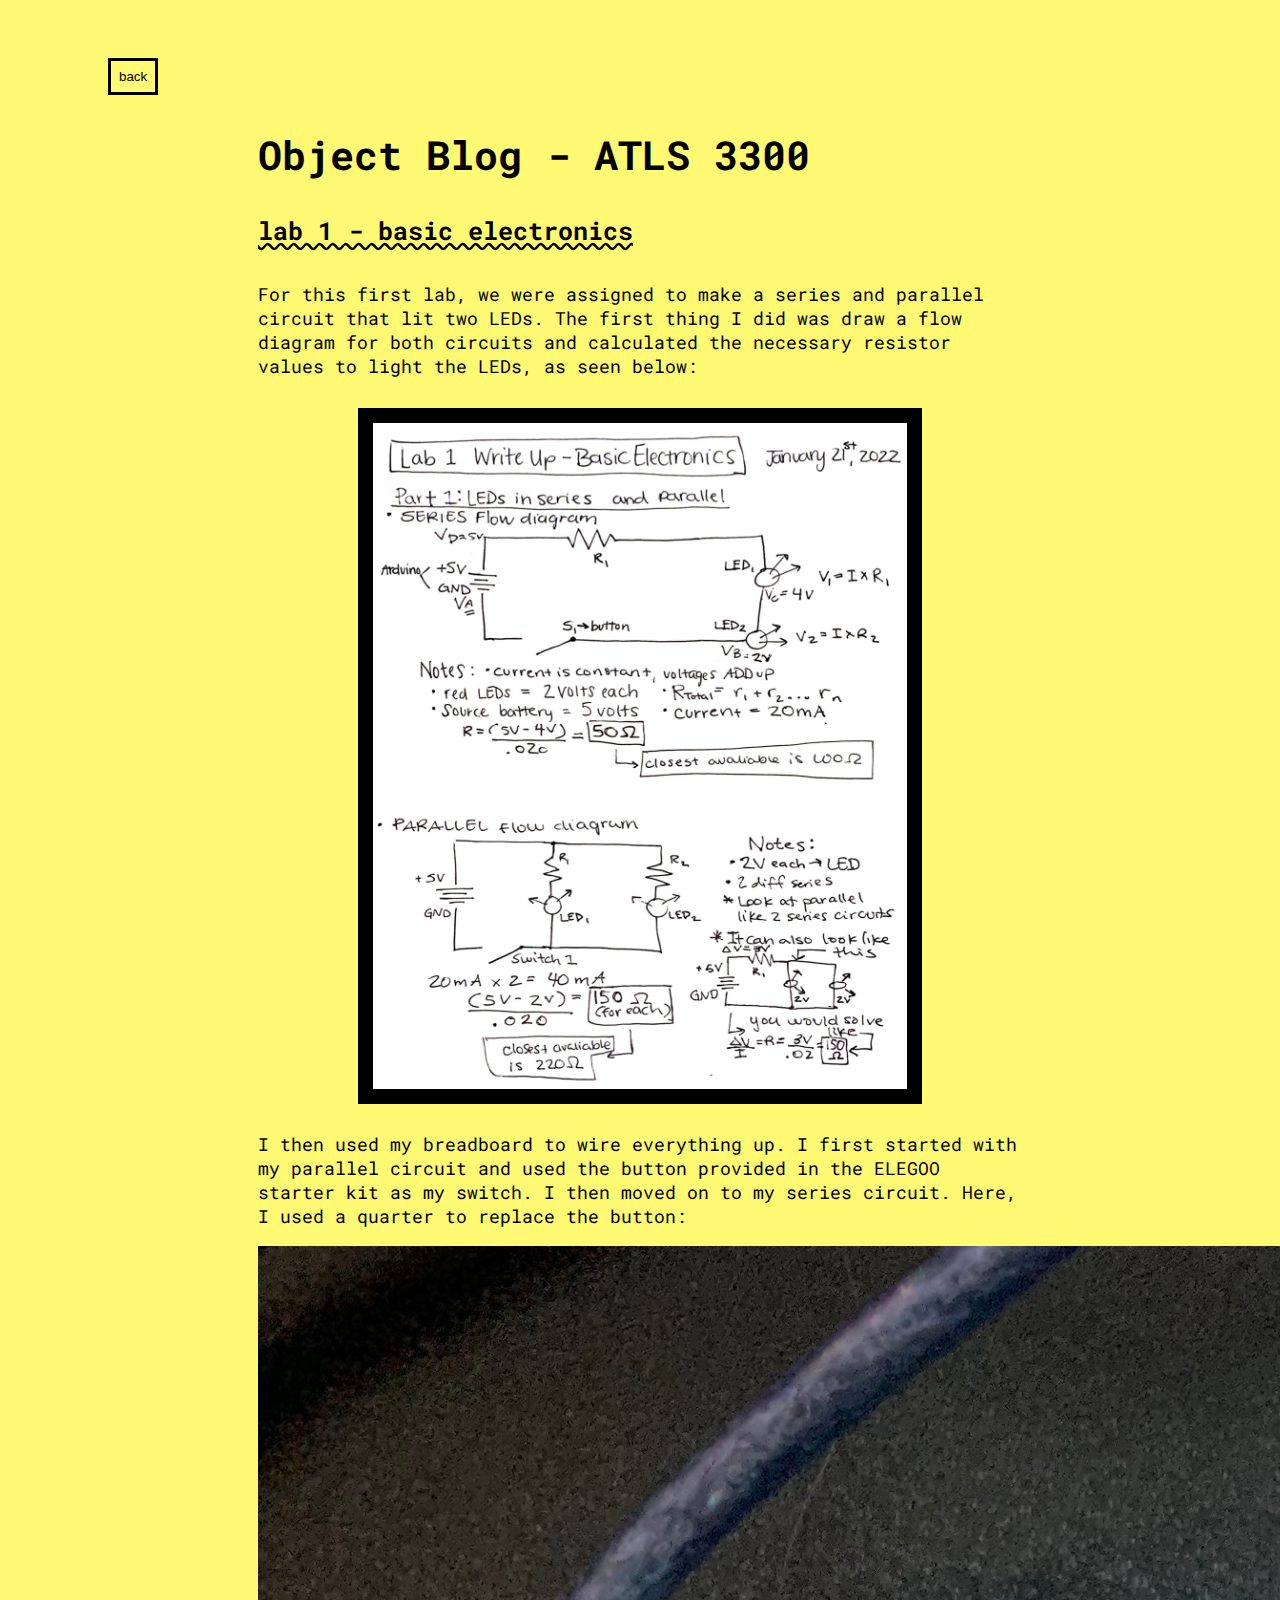
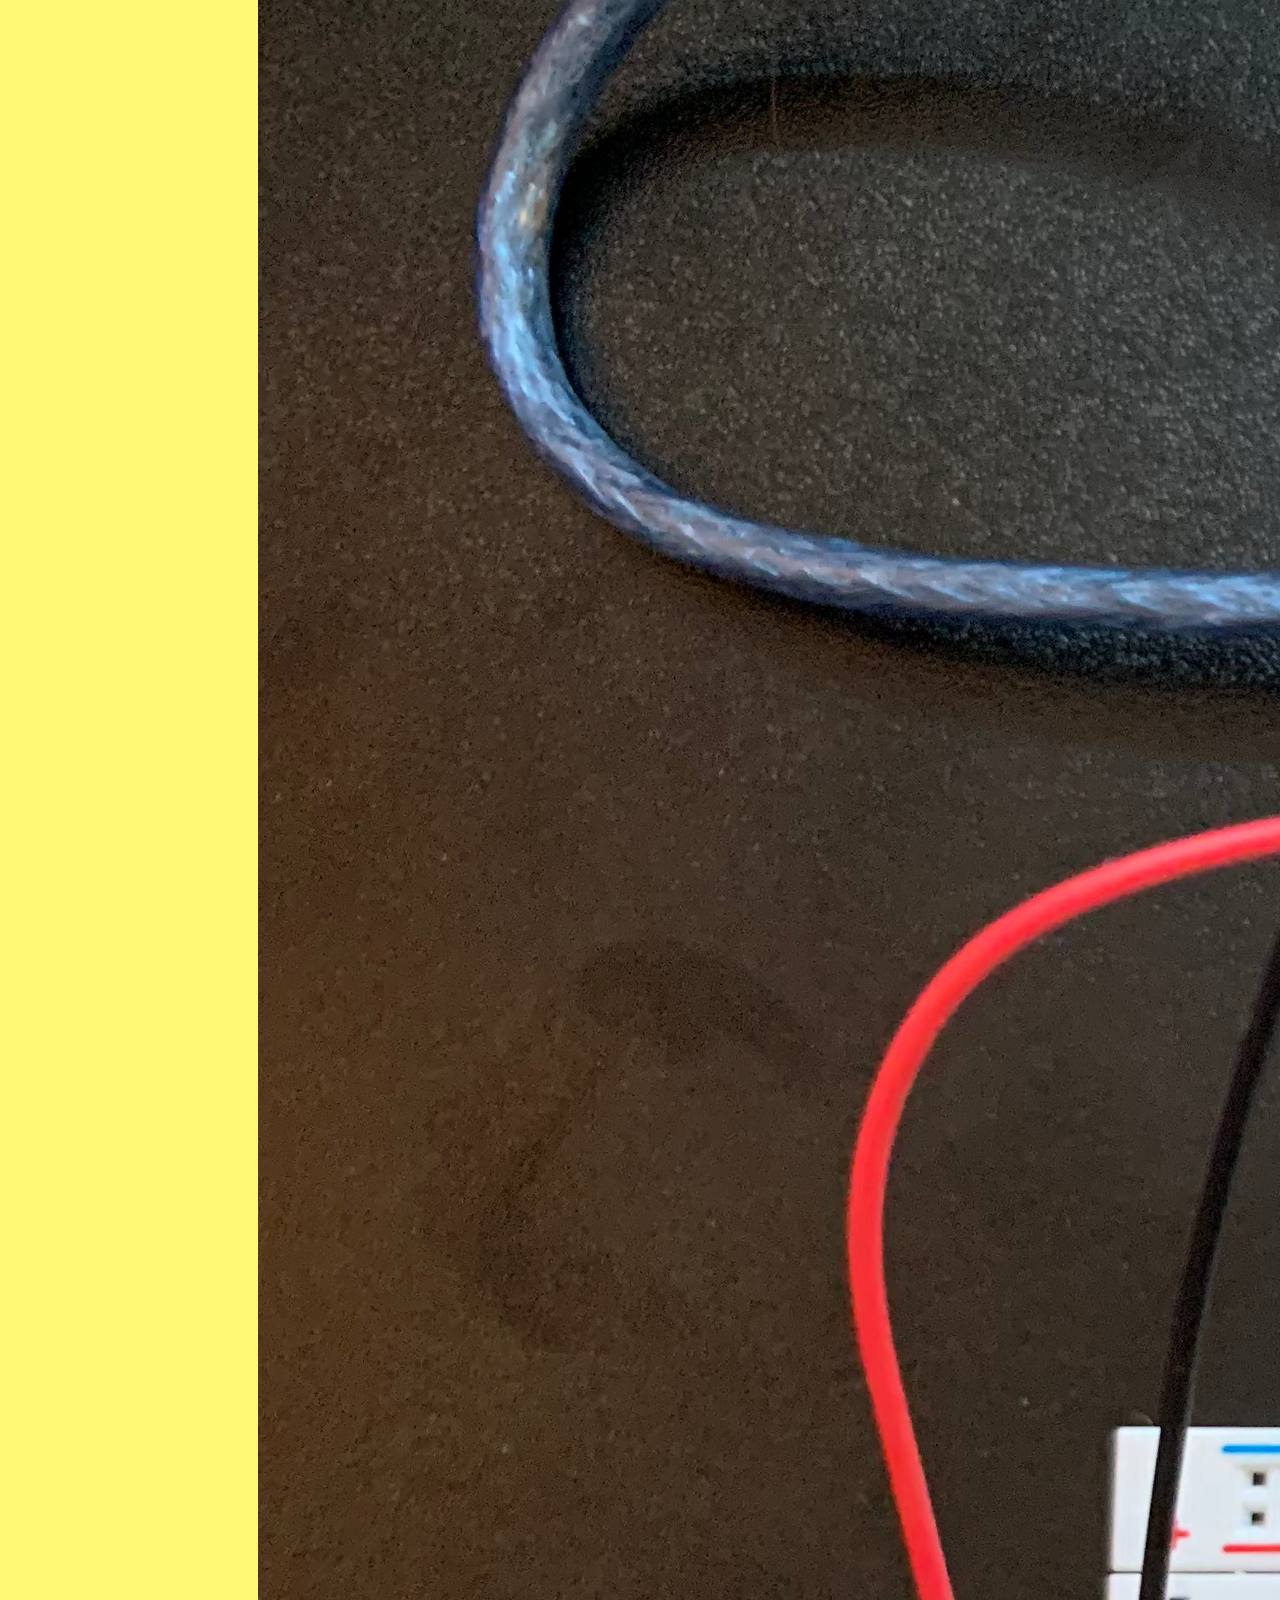
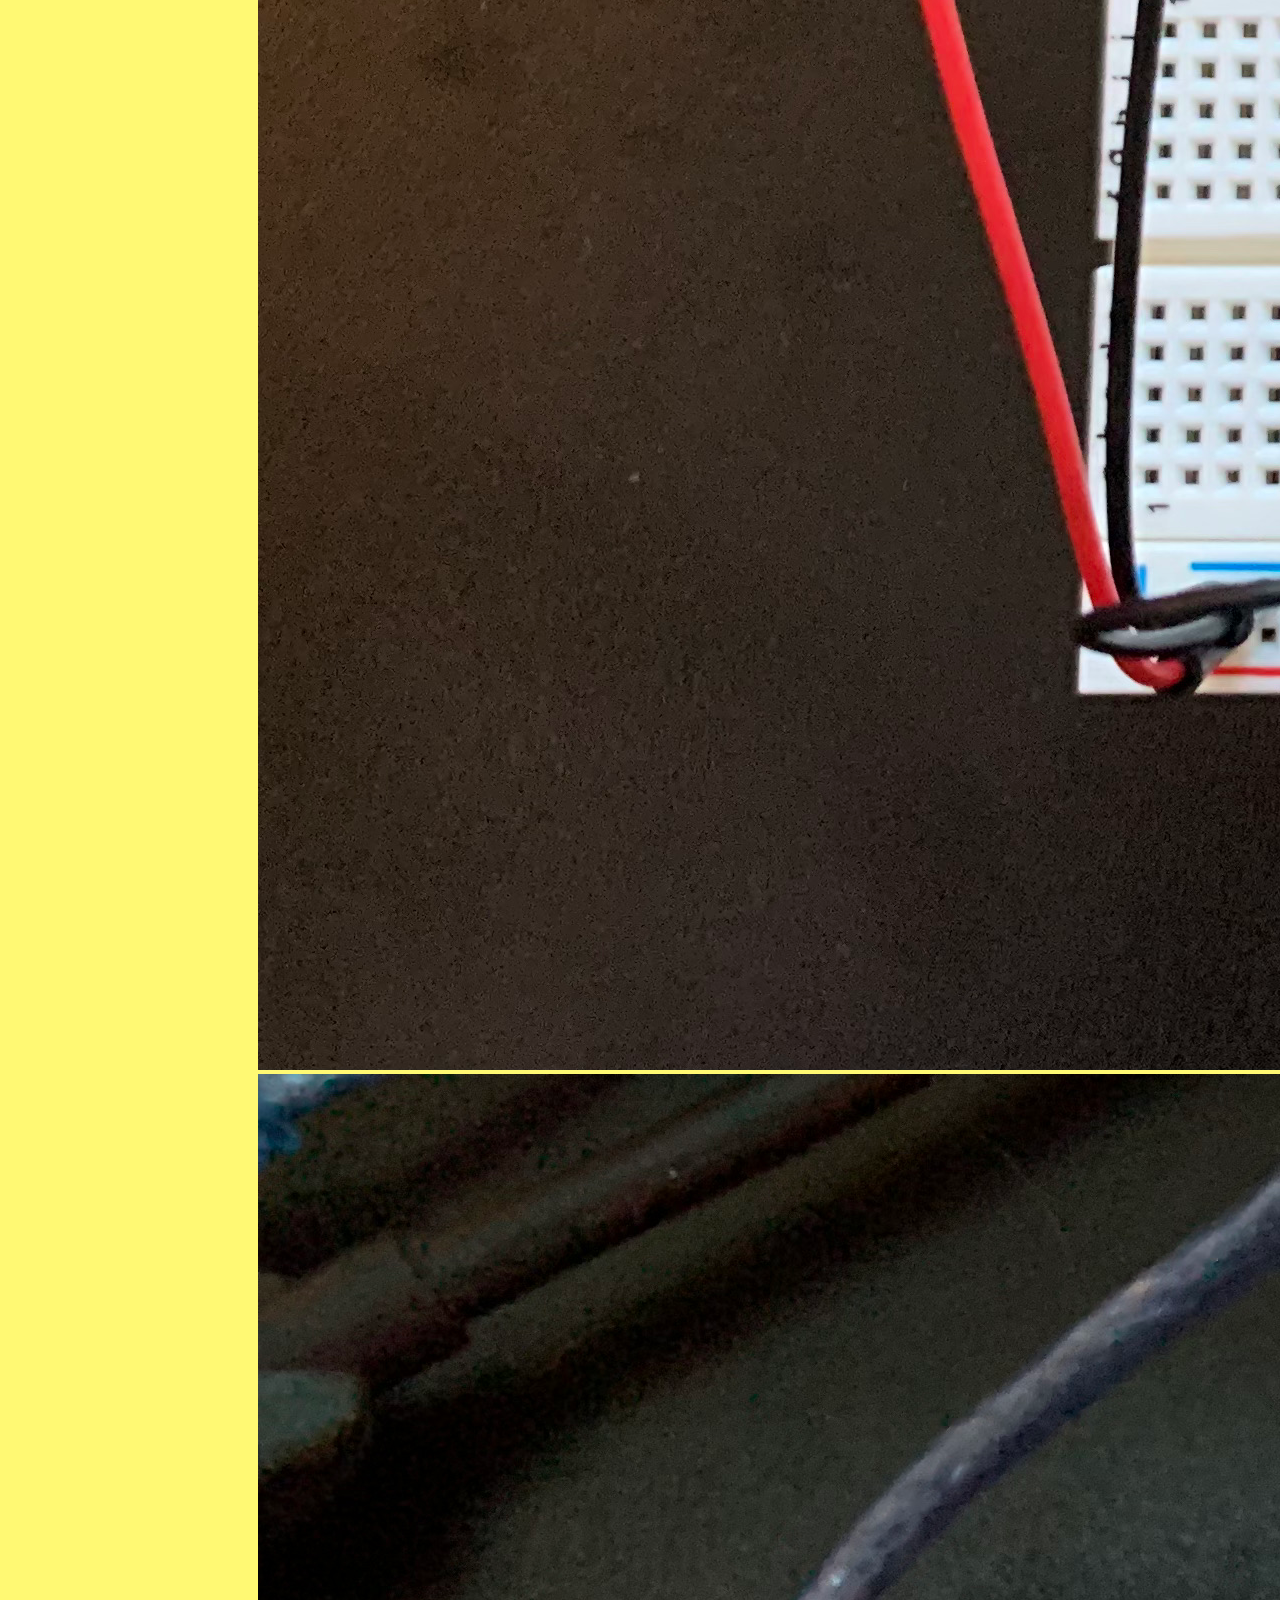
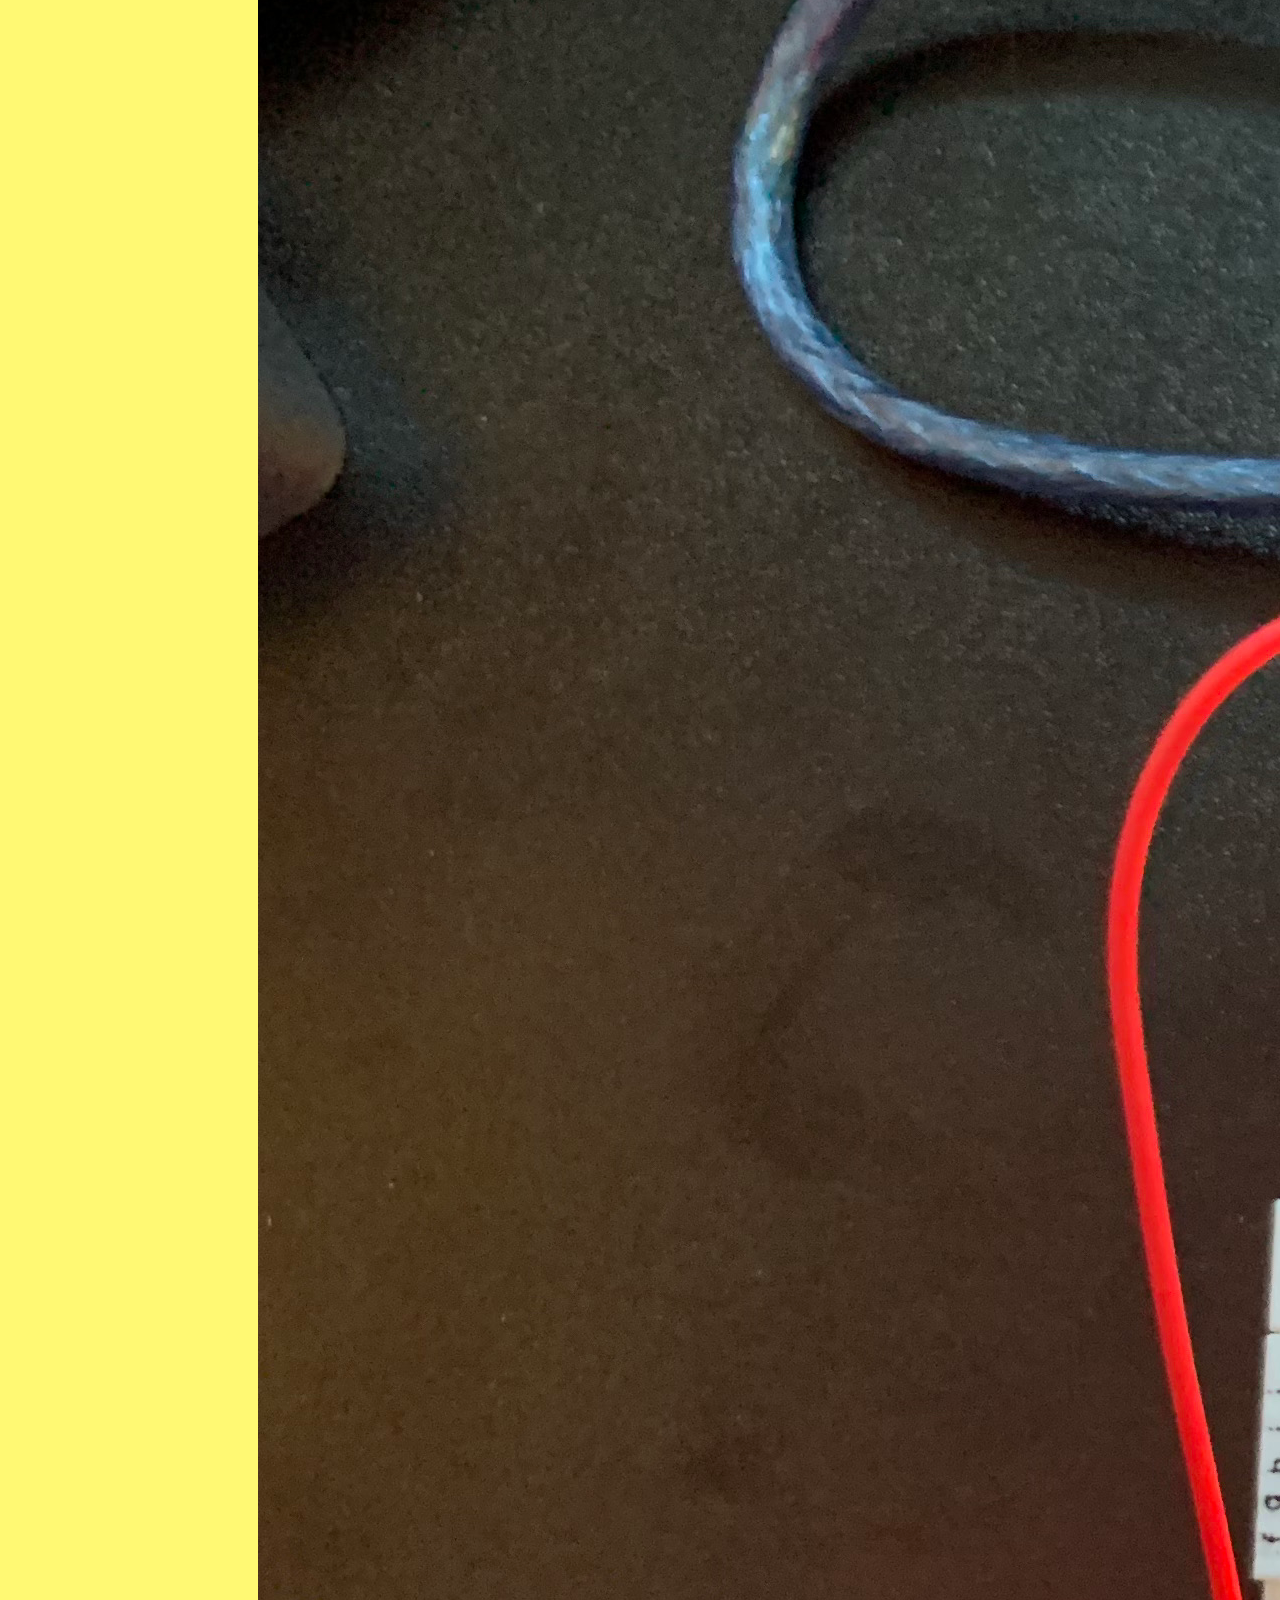
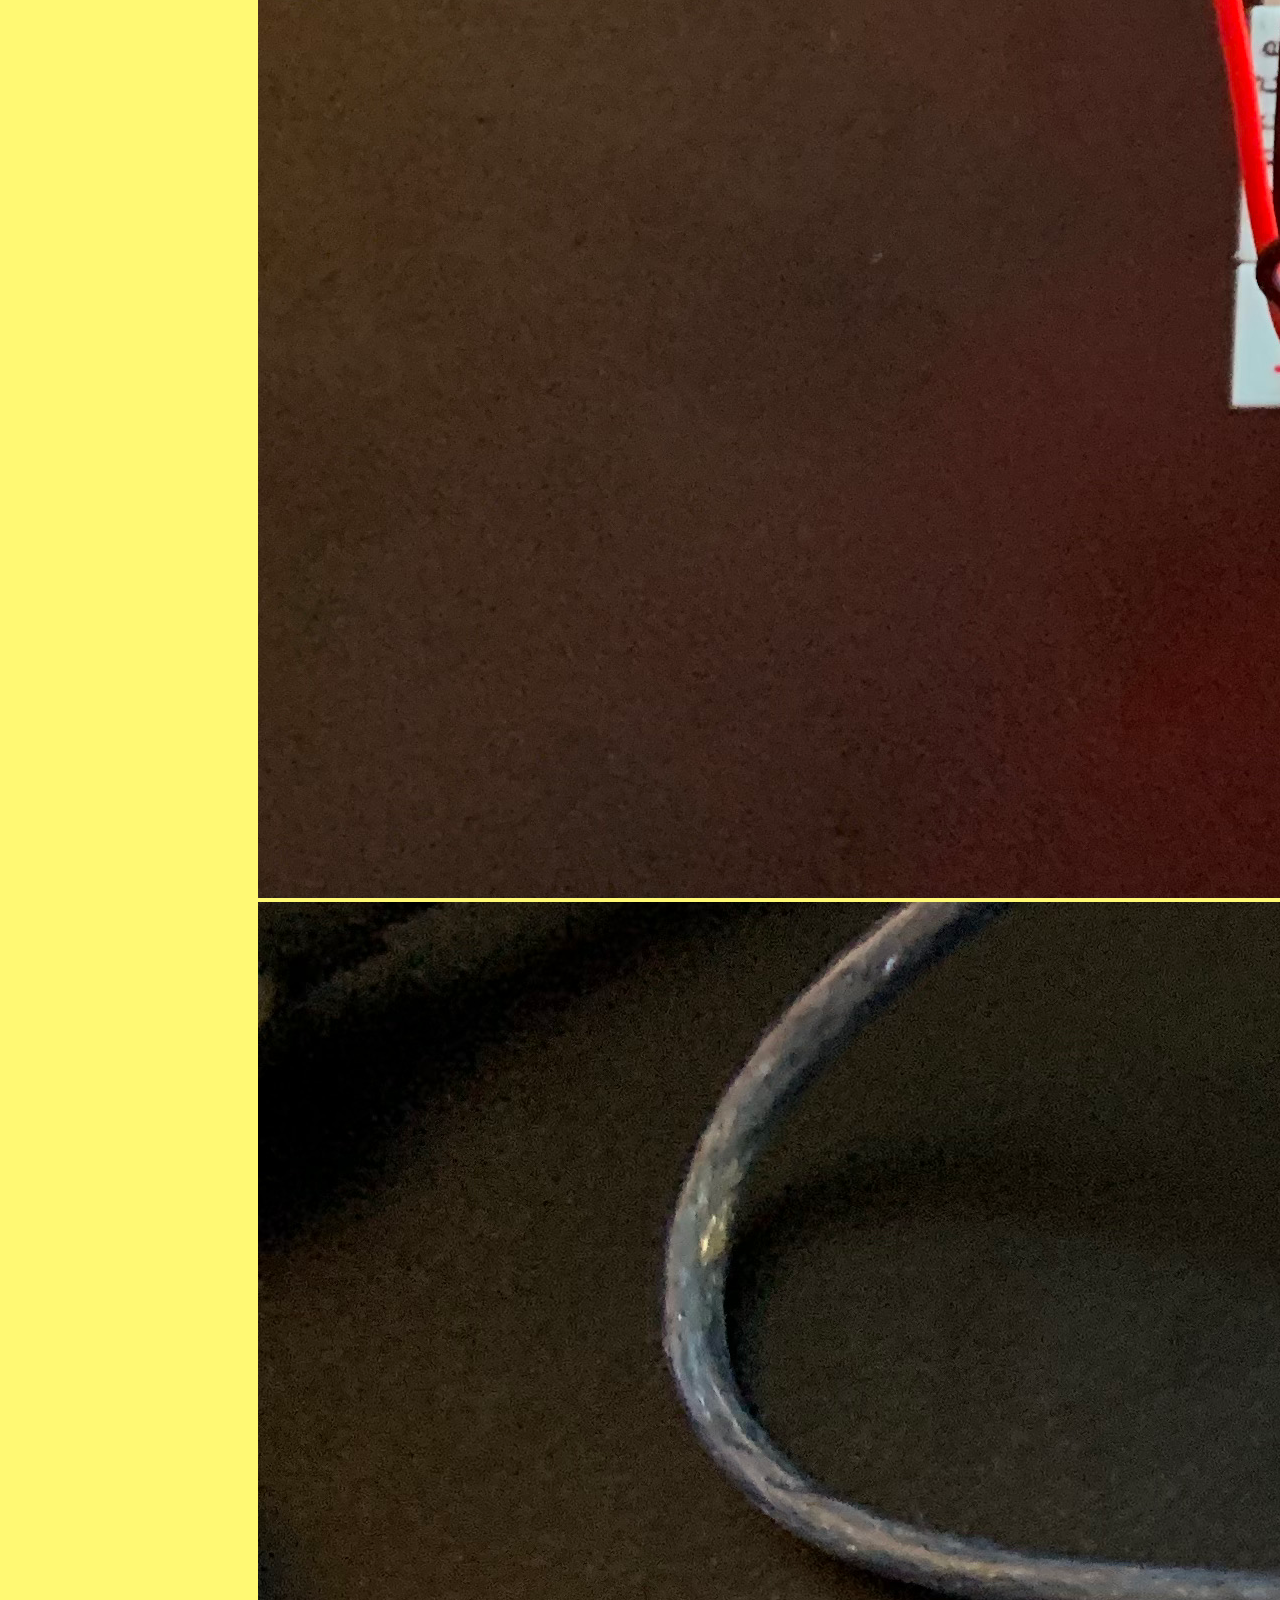
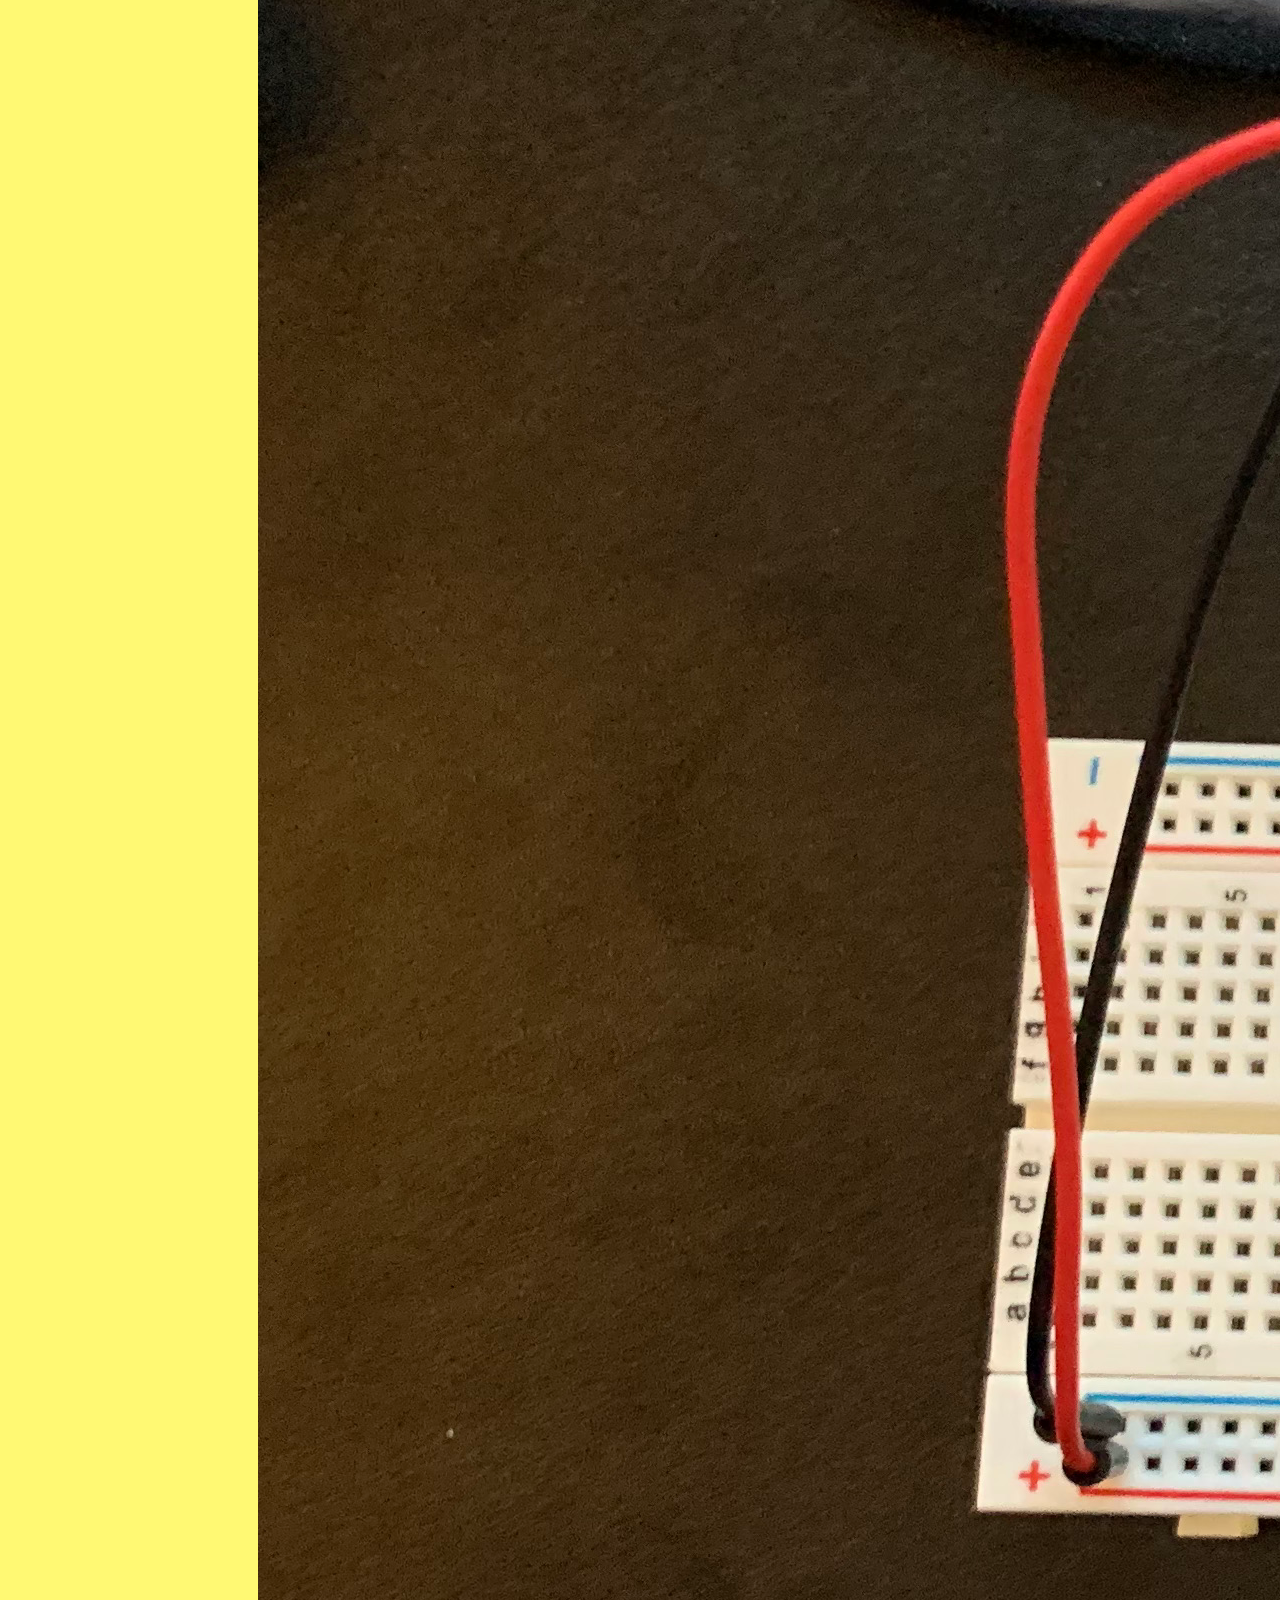
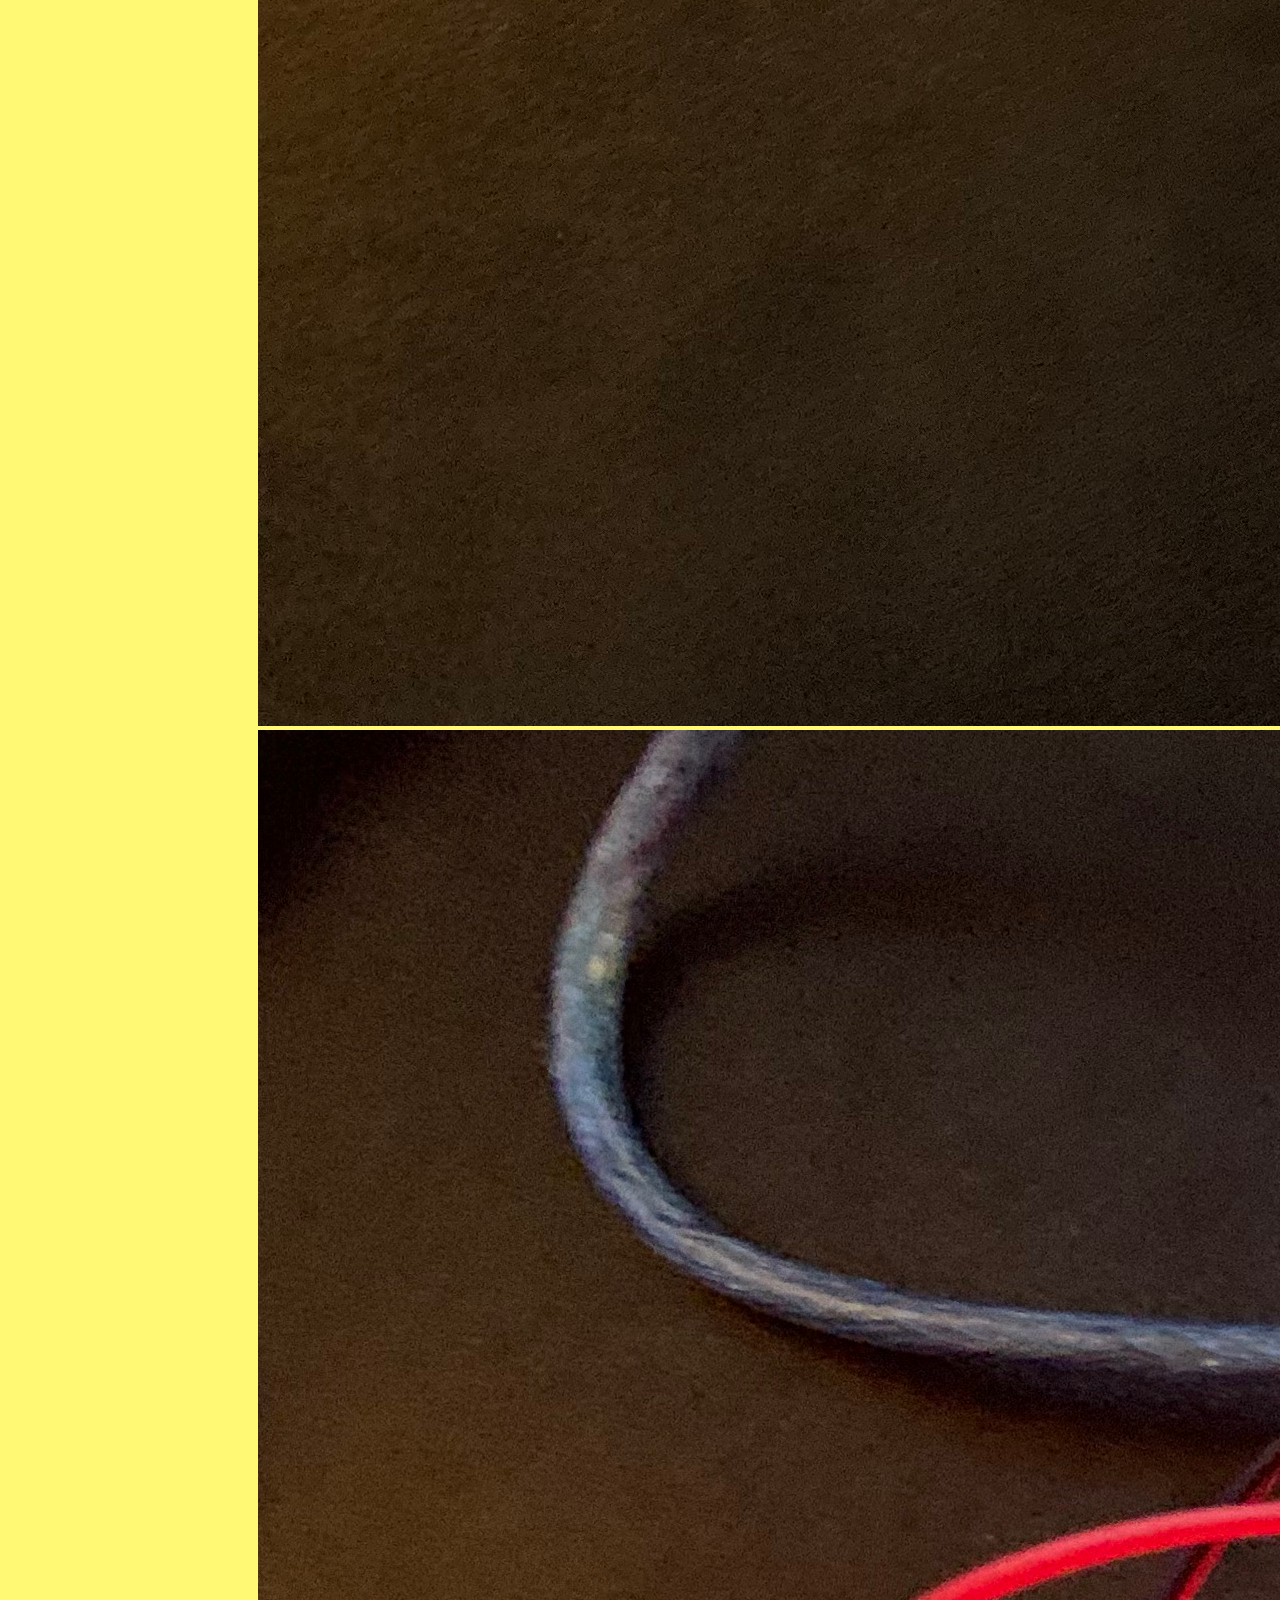
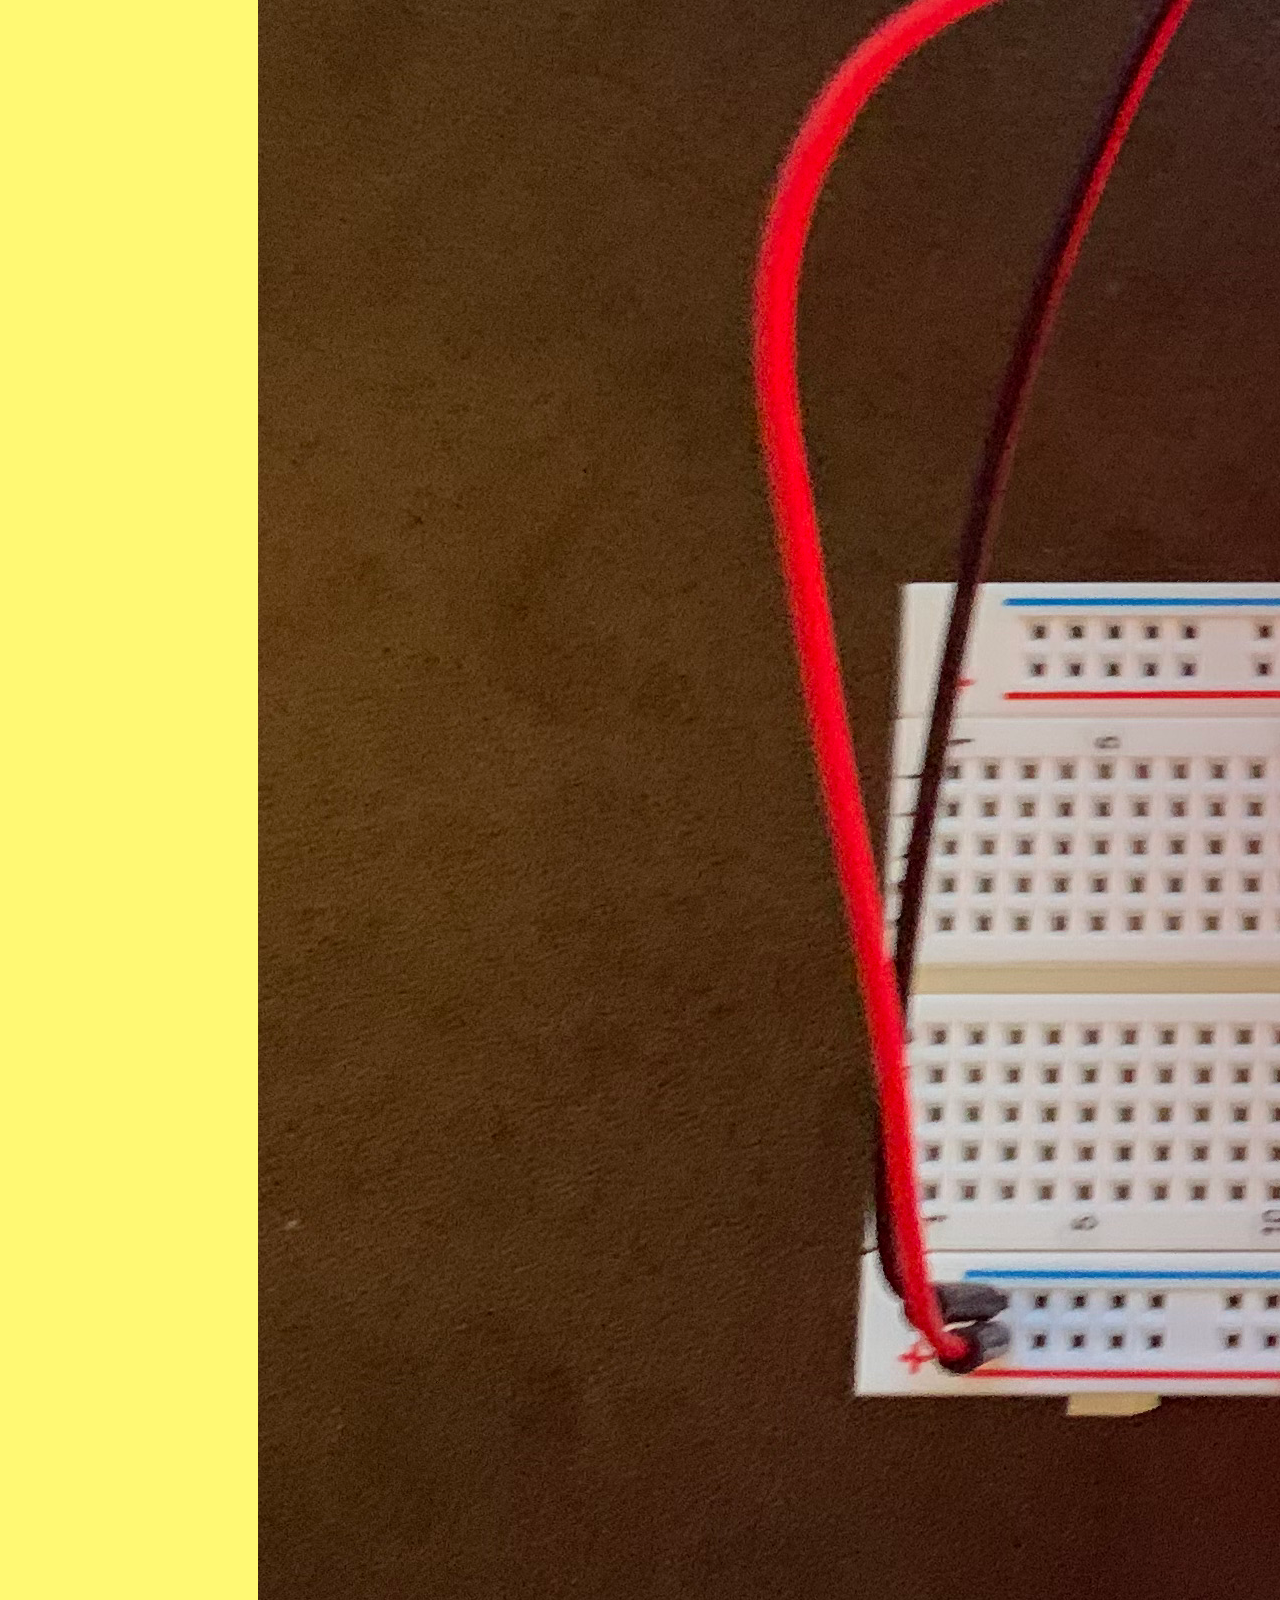
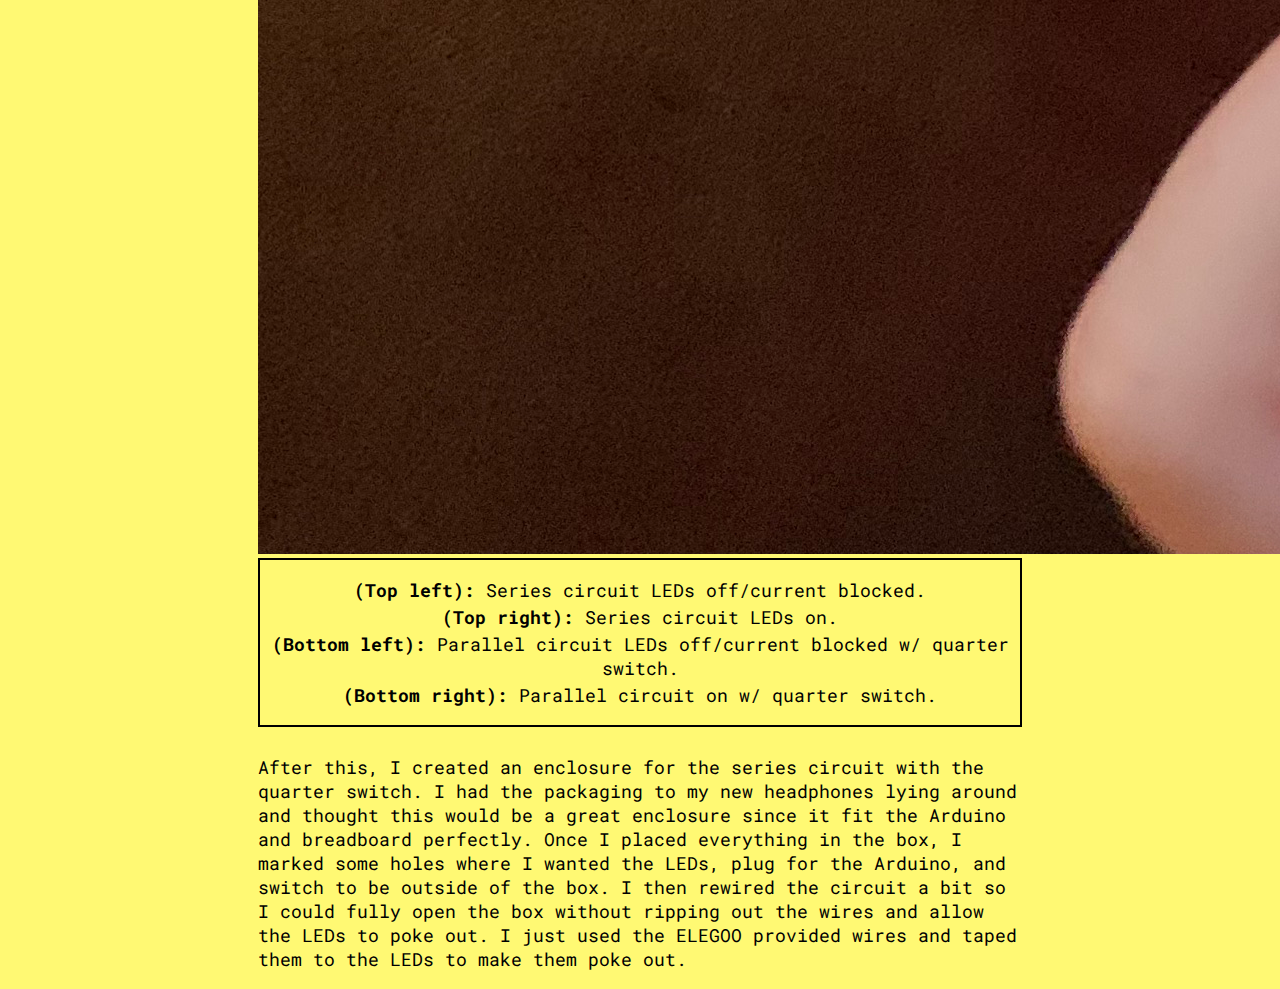
==== blog.html @ 50be8709 "FINALLY FIGURED IT OUT IMAGES GRID" ====
<!DOCTYPE html>
<html lang="en">

<head>
  <meta charset="UTF-8">
  <meta name="viewport" content="width=device-width, initial-scale=1, shrink-to-fit=no" />

  <meta http-equiv="X-UA-Compatible" content="ie=edge">
  <title>Object Blog</title>
  <link rel="stylesheet" href="css/main.css">
  <link rel="stylesheet" href="https://fonts.googleapis.com/css?family=Roboto%20Mono">
</head>

<body>

  <button type="button" id="backButton">
    <a href="index.html">back</a>
  </button>

  <div class="blogBody">
    <header>
      <h2>Object Blog - ATLS 3300</h2>
    </header>

    <section>
      <h3 id=blogSubtitle>lab 1 - basic electronics</h3>
    </section>

    <section id="blogContent">
      <p id="blogText">For this first lab, we were assigned to make a series and parallel circuit that lit two LEDs. The first thing I did was draw a flow diagram for both circuits and calculated the necessary resistor values to light the LEDs, as
        seen below:</p>
    </section>

    <section>
      <img id="labMath" src="img/lab1.png" alt="Lab 1 Write Up">
    </section>

    <section>
      <p id="blogText">I then used my breadboard to wire everything up. I first started with my parallel circuit and used the button provided in the ELEGOO starter kit as my switch. I then moved on to my series circuit. Here, I used a quarter to
        replace the button:</p>
    </section>

    <section>
      <div id="photoGrid">
        <img src="img/poff.jpeg" alt="parallel on">
        <img src="img/pon.jpeg" alt="parallel off">
        <img src="img/soff.jpeg" alt="series on">
        <img src="img/son.jpeg" alt="series off">
      </div>
    </section>

    <section class=photoCaptionBorder>
      <p id="photoCaptionTop"><b>(Top left):</b> Series circuit LEDs off/current blocked.</p>
      <p id="photoCaption"><b>(Top right):</b> Series circuit LEDs on.</p>
      <p id="photoCaption"><b>(Bottom left):</b> Parallel circuit LEDs off/current blocked w/ quarter switch.</p>
      <p id="photoCaption"><b>(Bottom right):</b> Parallel circuit on w/ quarter switch.</p>
    </section>

    <section>
      <p id="blogText">After this, I created an enclosure for the series circuit with the quarter switch. I had the packaging to my new headphones lying around and thought this would be a great enclosure since it fit the Arduino and breadboard
        perfectly. Once I placed everything in the box, I marked some holes where I wanted the LEDs, plug for the Arduino, and switch to be outside of the box. I then rewired the circuit a bit so I could fully open the box without ripping out the
        wires and allow the LEDs to poke out. I just used the ELEGOO provided wires and taped them to the LEDs to make them poke out.</p>
    </section>

  </div>


</body>

</html>
---- css/main.css ----
@media screen and (max-width: 900px) {
  .blogBody {
    margin-left: 50px;
    margin-right: 50px;
  }

  #backButton {
    margin-left: 10px;
    margin-top: 10px;
    padding: 8px;
    background-color: #fff973;
    border: 3px solid black;
  }
}

@media screen and (min-width: 901px) {
  .blogBody {
    margin-left: 250px;
    margin-right: 250px;
  }

  #backButton {
    margin-left: 100px;
    margin-top: 50px;
    padding: 8px;
    background-color: #fff973;
    border: 3px solid black;
  }
}

body {
  background-color: #fff973;
}

h2 {
  font-size: 40px;
  font-weight: 1000;
  font-family: Roboto Mono;
}

h3 {
  font-size: 20px;
  font-family: Roboto Mono;
}

p {
  font-size: 18px;
}

#portal_header {
  text-align: center;
  font-family: Roboto Mono;
  margin-top: 150px;
}

#button_portal {
  display: flex;
  justify-content: center;
  margin-top: 100px;
}

#object {
  padding-left: 100px;
}

#form {}

#form_button {
  font-family: Roboto Mono;
  background-color: #fff973;
  width: 250px;
  height: 100px;
  border: 3px solid black;
}

#object_button {
  font-family: Roboto Mono;
  background-color: #fff973;
  width: 250px;
  height: 100px;
  text-align: center;
  margin: auto;
  border: 3px solid black;
}

a:link {
  color: black;
  text-decoration: none;
}

a:visited {
  color: black;
  text-decoration: none;
}

a:hover {
  color: black;
  font-weight: bold;
  text-decoration: underline;
  text-decoration-color: #FFCE34;
  text-decoration-style: double;
  text-shadow: none;
}

/* section content */
#blogContent {}

/* div content */
.blogContent {
  display: flex;
}

#blogText {
  font-family: Roboto Mono;
  padding-top: 10px;
}

.photoCaptionBorder {
  border: 2px solid black;
}

#photoCaptionTop {
  font-family: Roboto Mono;
  text-align: center;
}

#photoCaption {
  font-family: Roboto Mono;
  margin-top: -15px;
  text-align: center;
}

#labMath {
  /* width: 600px; */
  margin-top: 30px;
  display: block;
  margin-left: auto;
  margin-right: auto;
  width: 70%;
  border: 15px solid black;
}

#photoGrid {

}

#blogSubtitle {
  font-size: 25px;
  text-decoration: underline;
  text-decoration-style: wavy;
  text-underline-position: right;
}
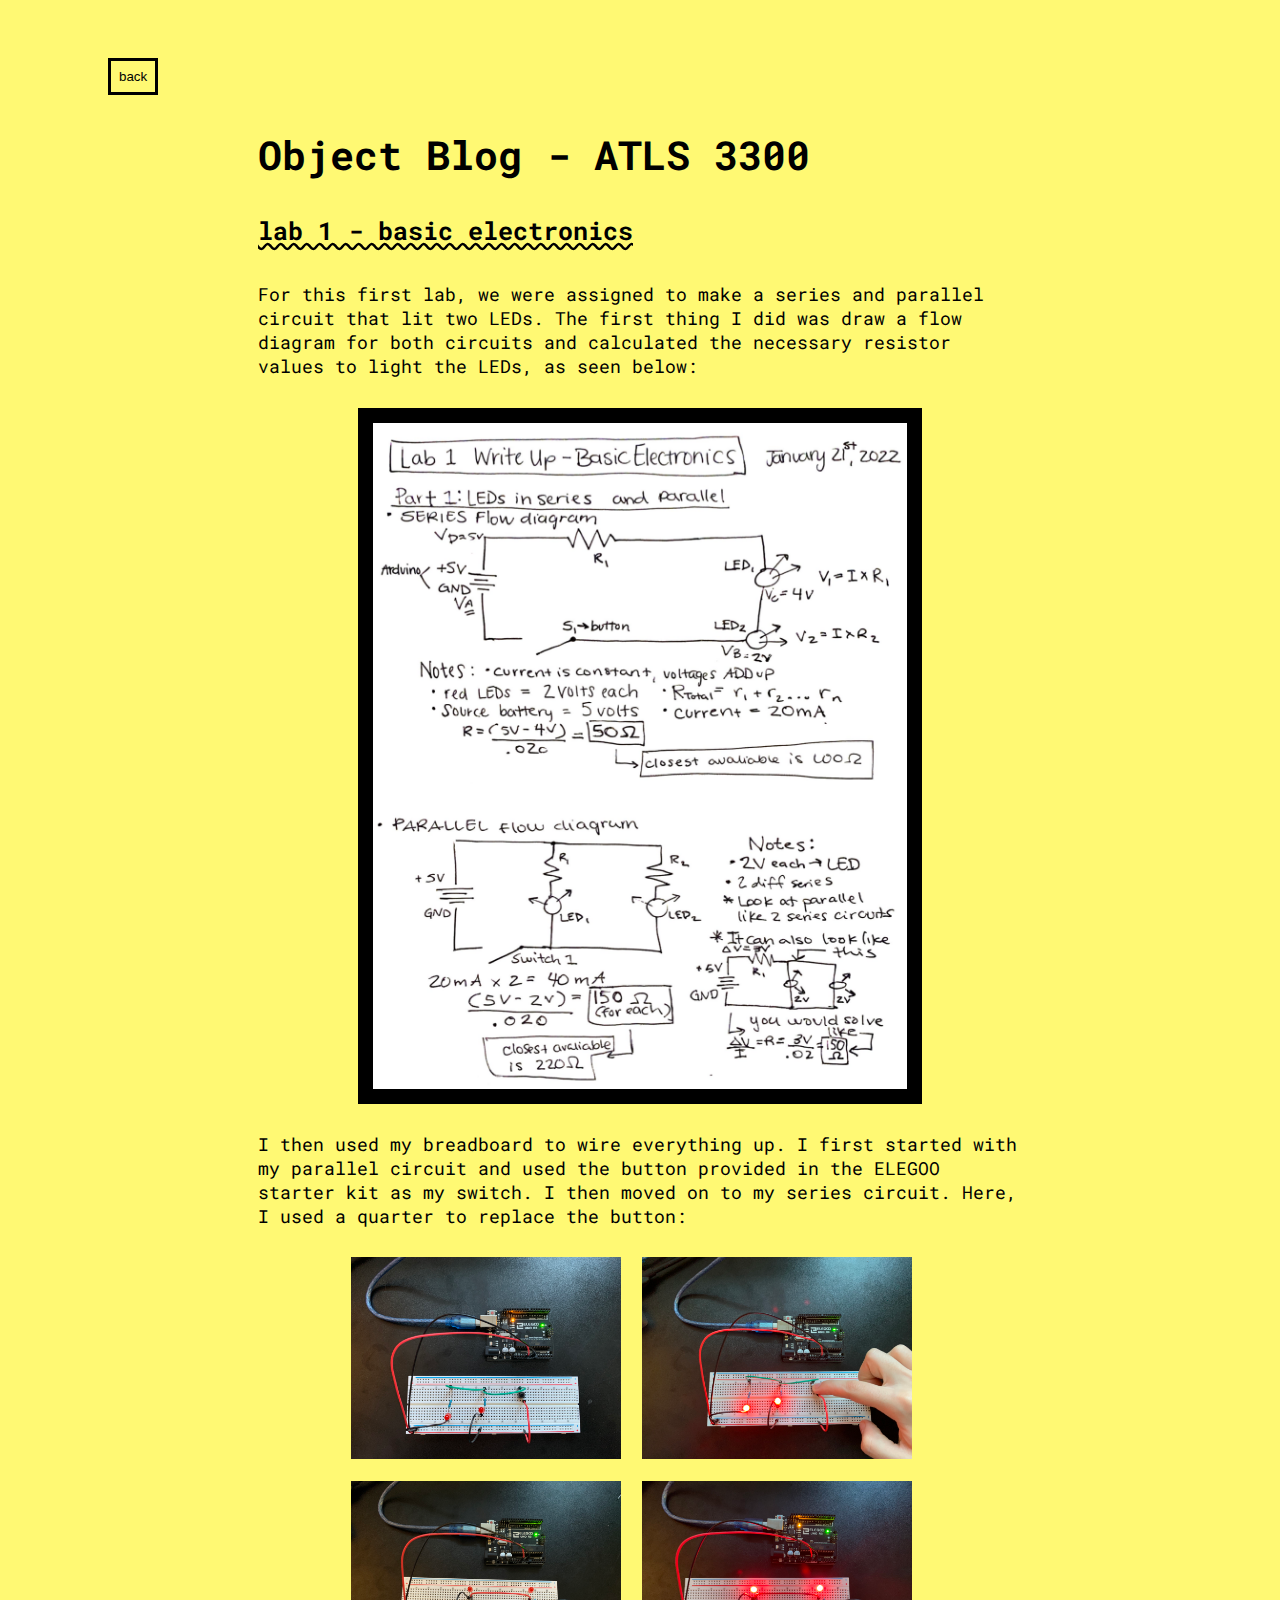
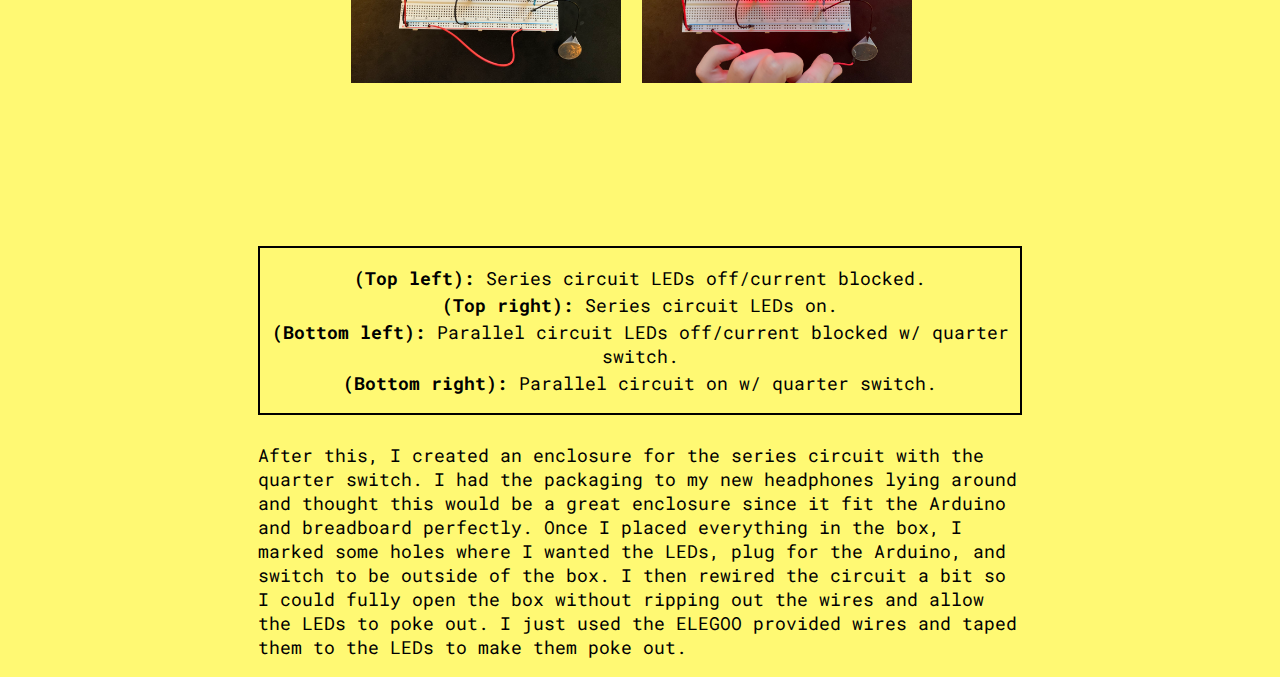
==== commit bb33cf8e: "photo grid assembly" ====
--- a/blog.html
+++ b/blog.html
@@ -42,10 +42,10 @@
 
     <section>
       <div id="photoGrid">
-        <img src="img/poff.jpeg" alt="parallel on">
-        <img src="img/pon.jpeg" alt="parallel off">
-        <img src="img/soff.jpeg" alt="series on">
-        <img src="img/son.jpeg" alt="series off">
+        <img id="photoInd" src="img/poff.jpeg" alt="parallel on">
+        <img id="photoInd" src="img/pon.jpeg" alt="parallel off">
+        <img id="photoInd" src="img/soff.jpeg" alt="series on">
+        <img id="photoInd" src="img/son.jpeg" alt="series off">
       </div>
     </section>
 
--- a/css/main.css
+++ b/css/main.css
@@ -141,8 +141,17 @@
 }
 
 #photoGrid {
+  width: 600px;
+  height: 600px;
+  margin: 0 auto;
+}
 
+#photoGrid>img {
+  float: left;
+  width: 45%;
+  margin: 1.8%;
 }
+
 
 #blogSubtitle {
   font-size: 25px;
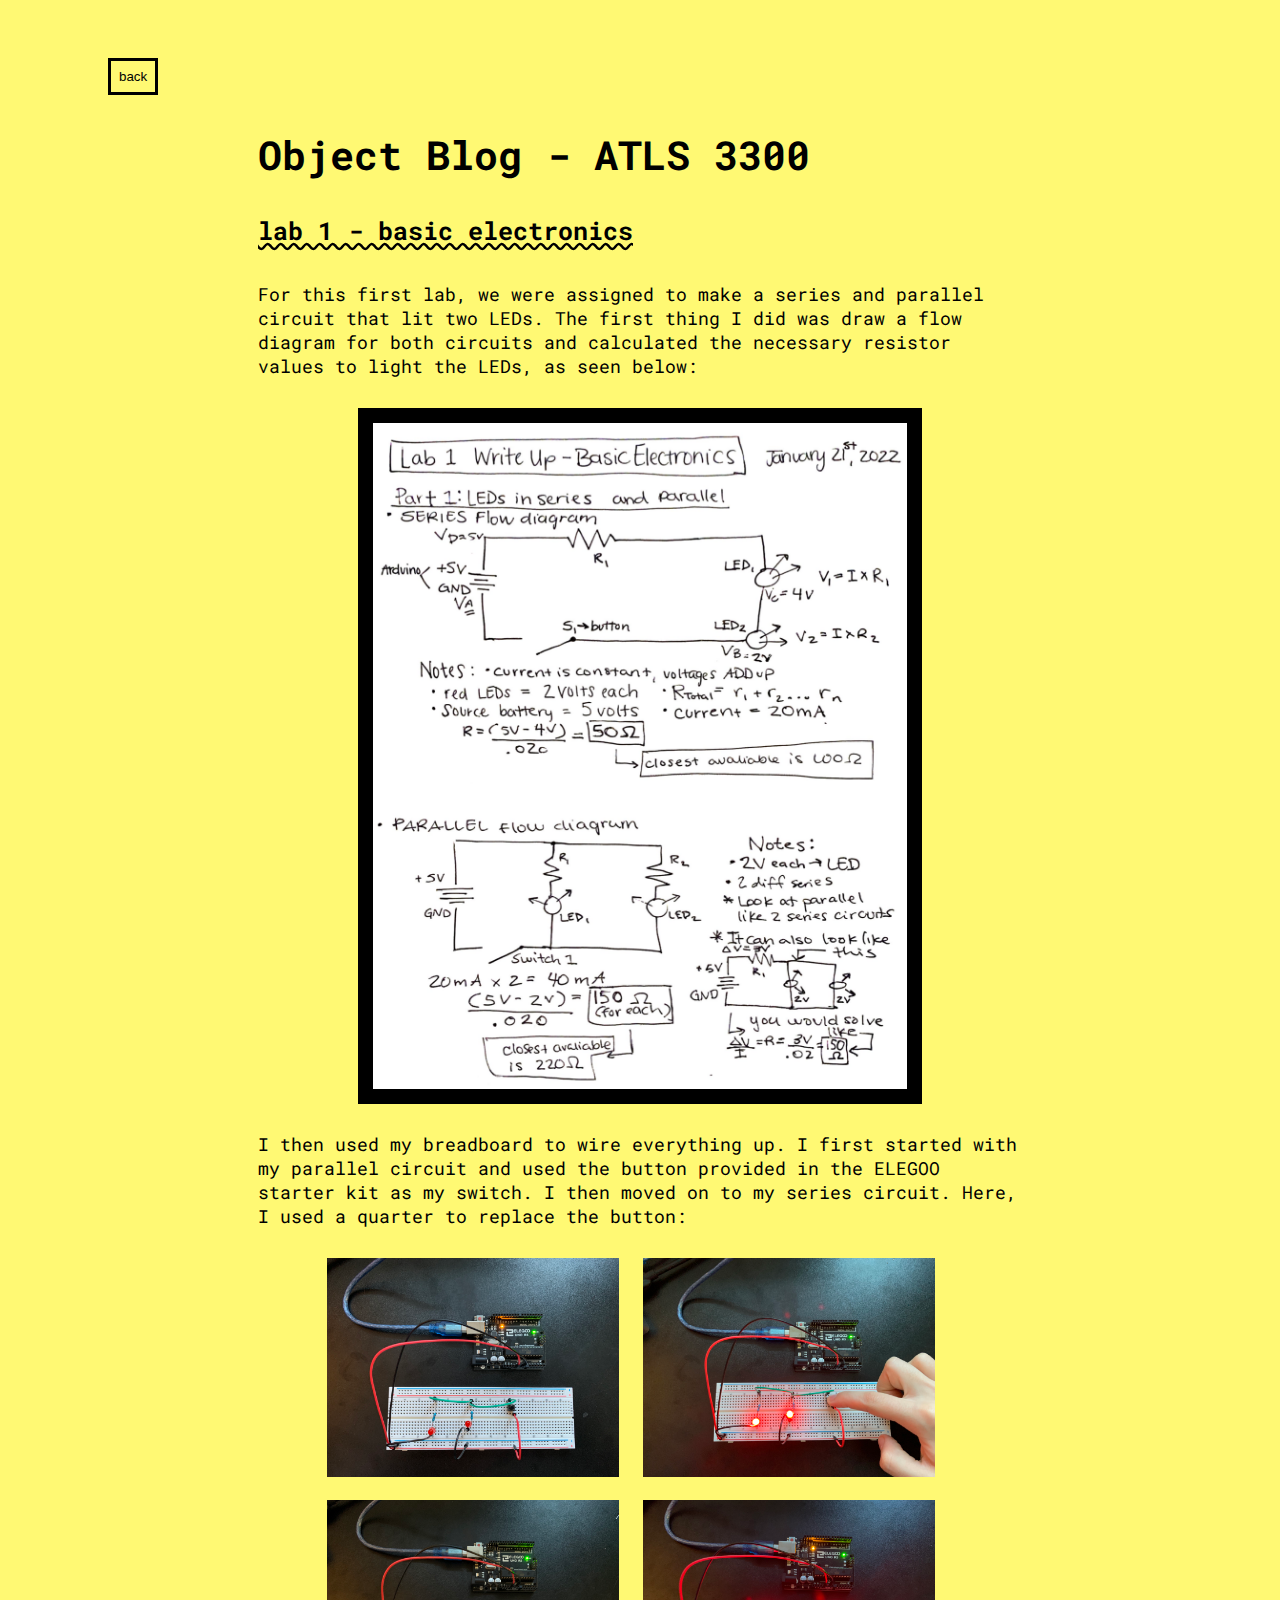
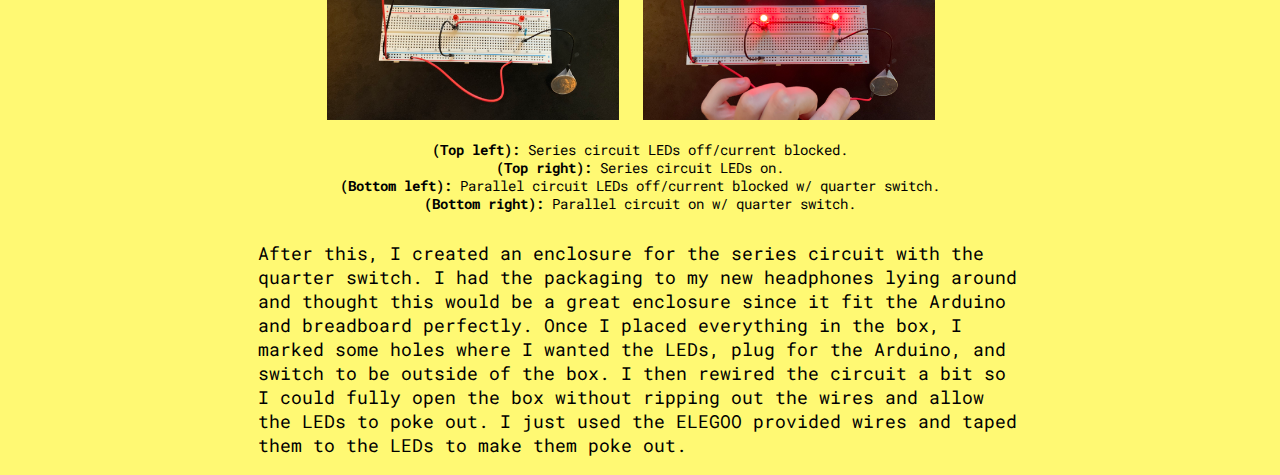
==== commit 9b1ce2b6: "main.css organization" ====
--- a/blog.html
+++ b/blog.html
@@ -41,7 +41,7 @@
     </section>
 
     <section>
-      <div id="photoGrid">
+      <div id="photoGridFirst">
         <img id="photoInd" src="img/poff.jpeg" alt="parallel on">
         <img id="photoInd" src="img/pon.jpeg" alt="parallel off">
         <img id="photoInd" src="img/soff.jpeg" alt="series on">
--- a/css/main.css
+++ b/css/main.css
@@ -47,17 +47,25 @@
   font-size: 18px;
 }
 
+#button_portal {
+  display: flex;
+  justify-content: center;
+  margin-top: 100px;
+}
+
 #portal_header {
   text-align: center;
   font-family: Roboto Mono;
   margin-top: 150px;
 }
 
-#button_portal {
-  display: flex;
-  justify-content: center;
-  margin-top: 100px;
+#blogSubtitle {
+  font-size: 25px;
+  text-decoration: underline;
+  text-decoration-style: wavy;
+  text-underline-position: right;
 }
+
 
 #object {
   padding-left: 100px;
@@ -115,19 +123,22 @@
   padding-top: 10px;
 }
 
-.photoCaptionBorder {
+/* .photoCaptionBorder {
   border: 2px solid black;
-}
+} */
 
 #photoCaptionTop {
   font-family: Roboto Mono;
   text-align: center;
+  font-size: 14px;
+
 }
 
 #photoCaption {
   font-family: Roboto Mono;
   margin-top: -15px;
   text-align: center;
+  font-size: 14px;
 }
 
 #labMath {
@@ -140,22 +151,14 @@
   border: 15px solid black;
 }
 
-#photoGrid {
-  width: 600px;
-  height: 600px;
-  margin: 0 auto;
+#photoGridFirst {
+  width: 650px;
+  height: 480px;
+  margin: auto auto;
 }
 
-#photoGrid>img {
+#photoGridFirst>img {
   float: left;
   width: 45%;
   margin: 1.8%;
 }
-
-
-#blogSubtitle {
-  font-size: 25px;
-  text-decoration: underline;
-  text-decoration-style: wavy;
-  text-underline-position: right;
-}
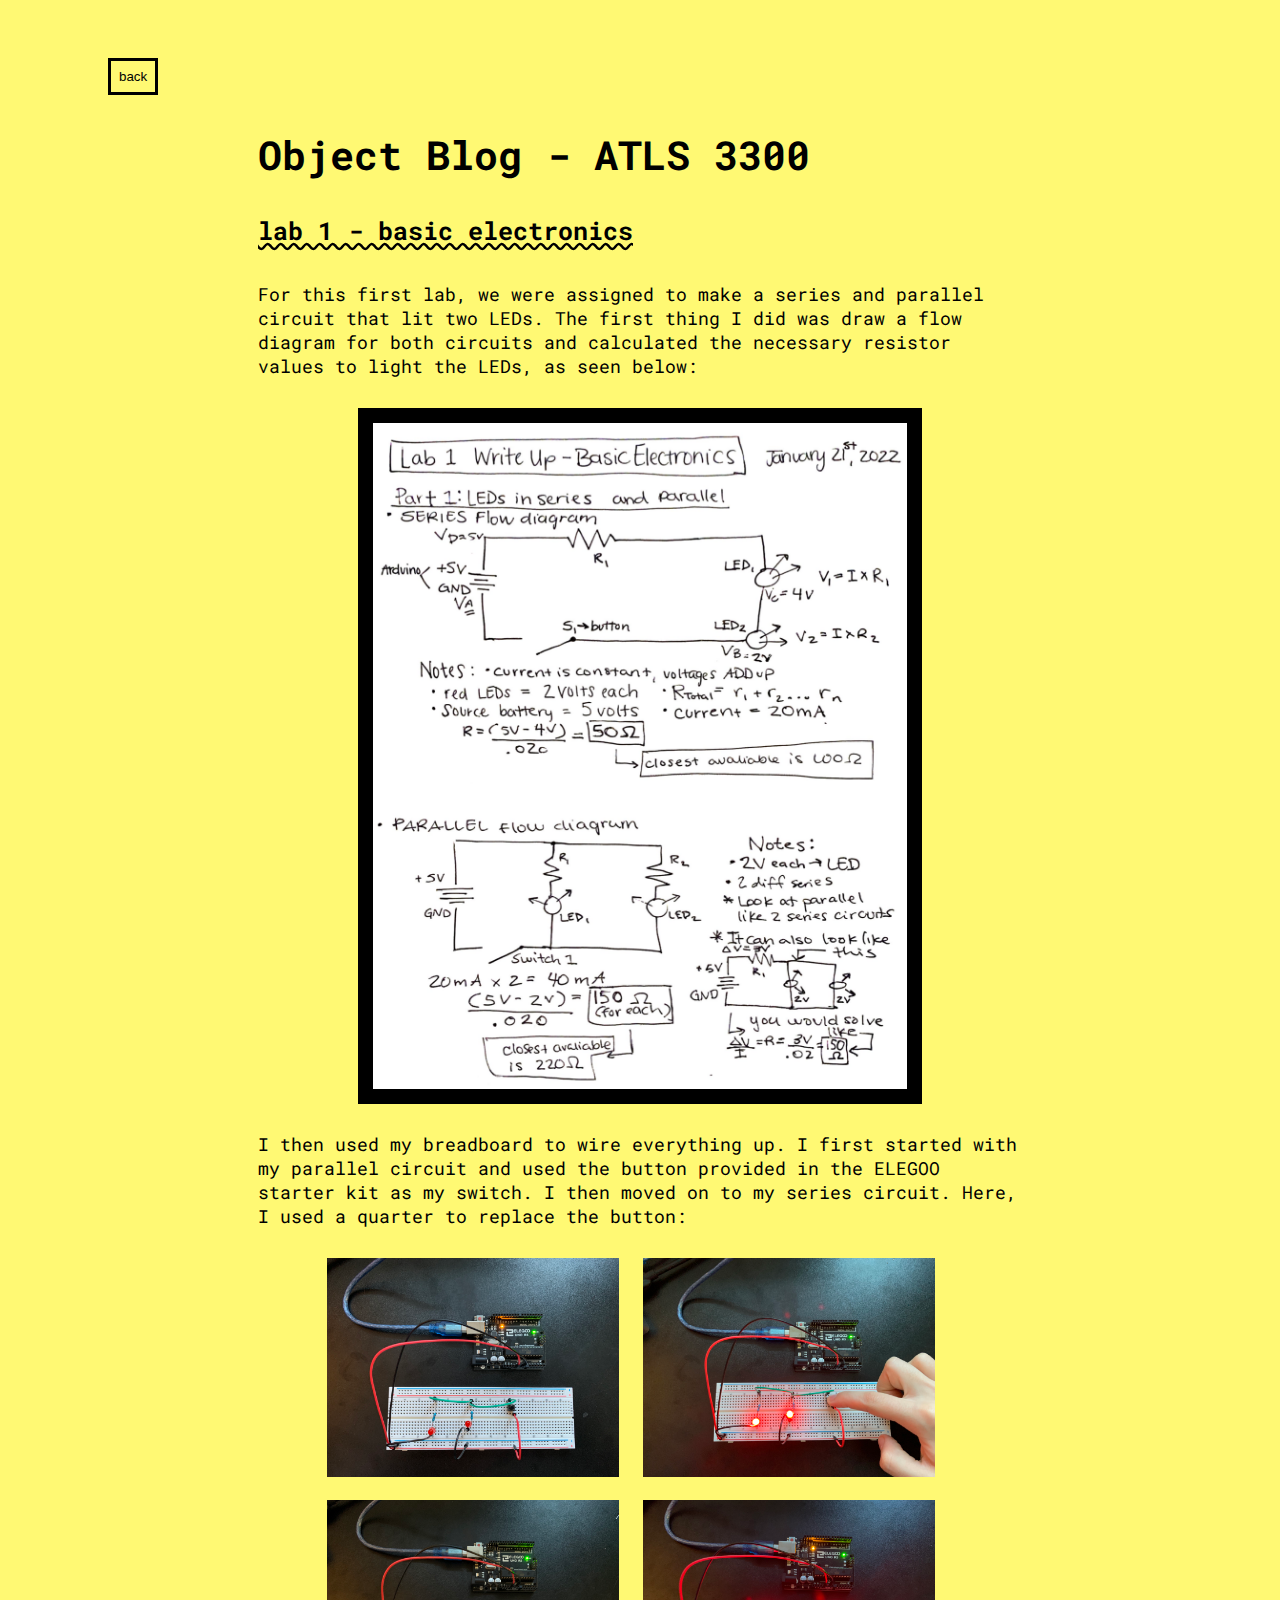
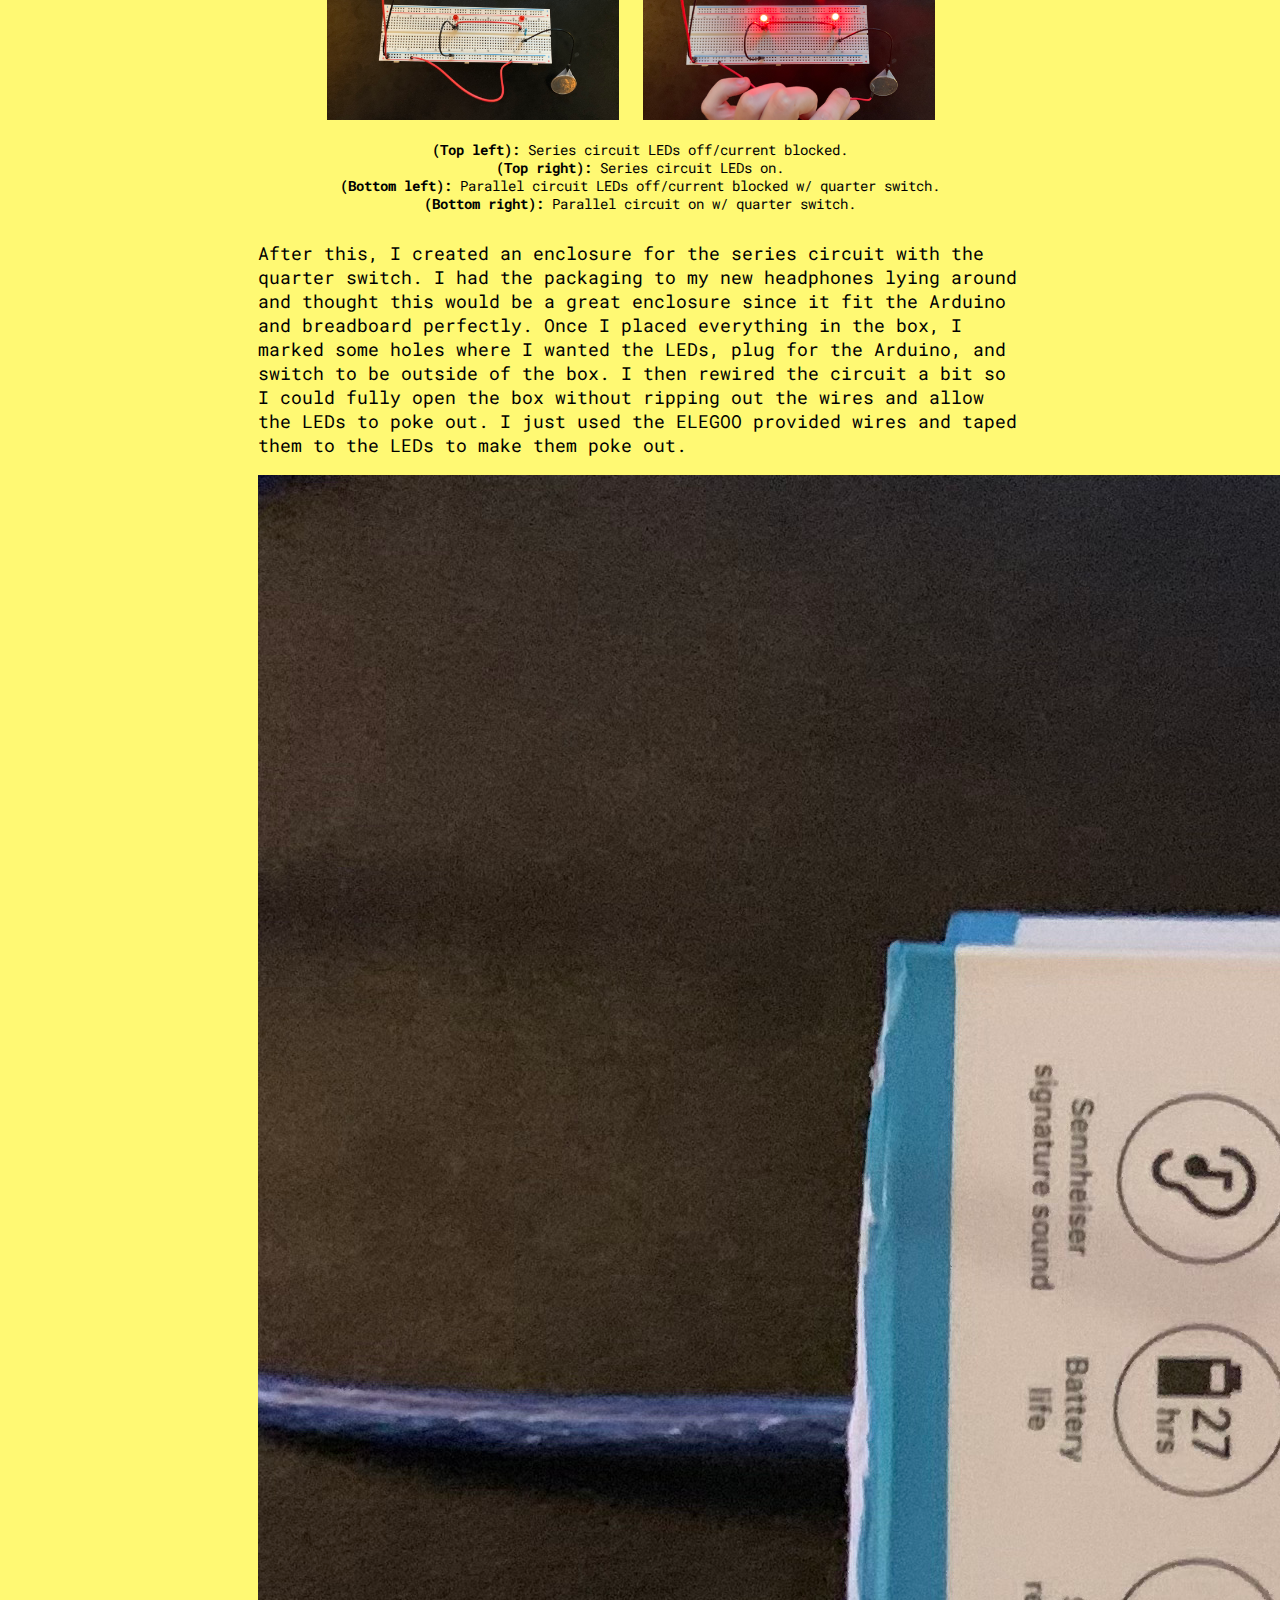
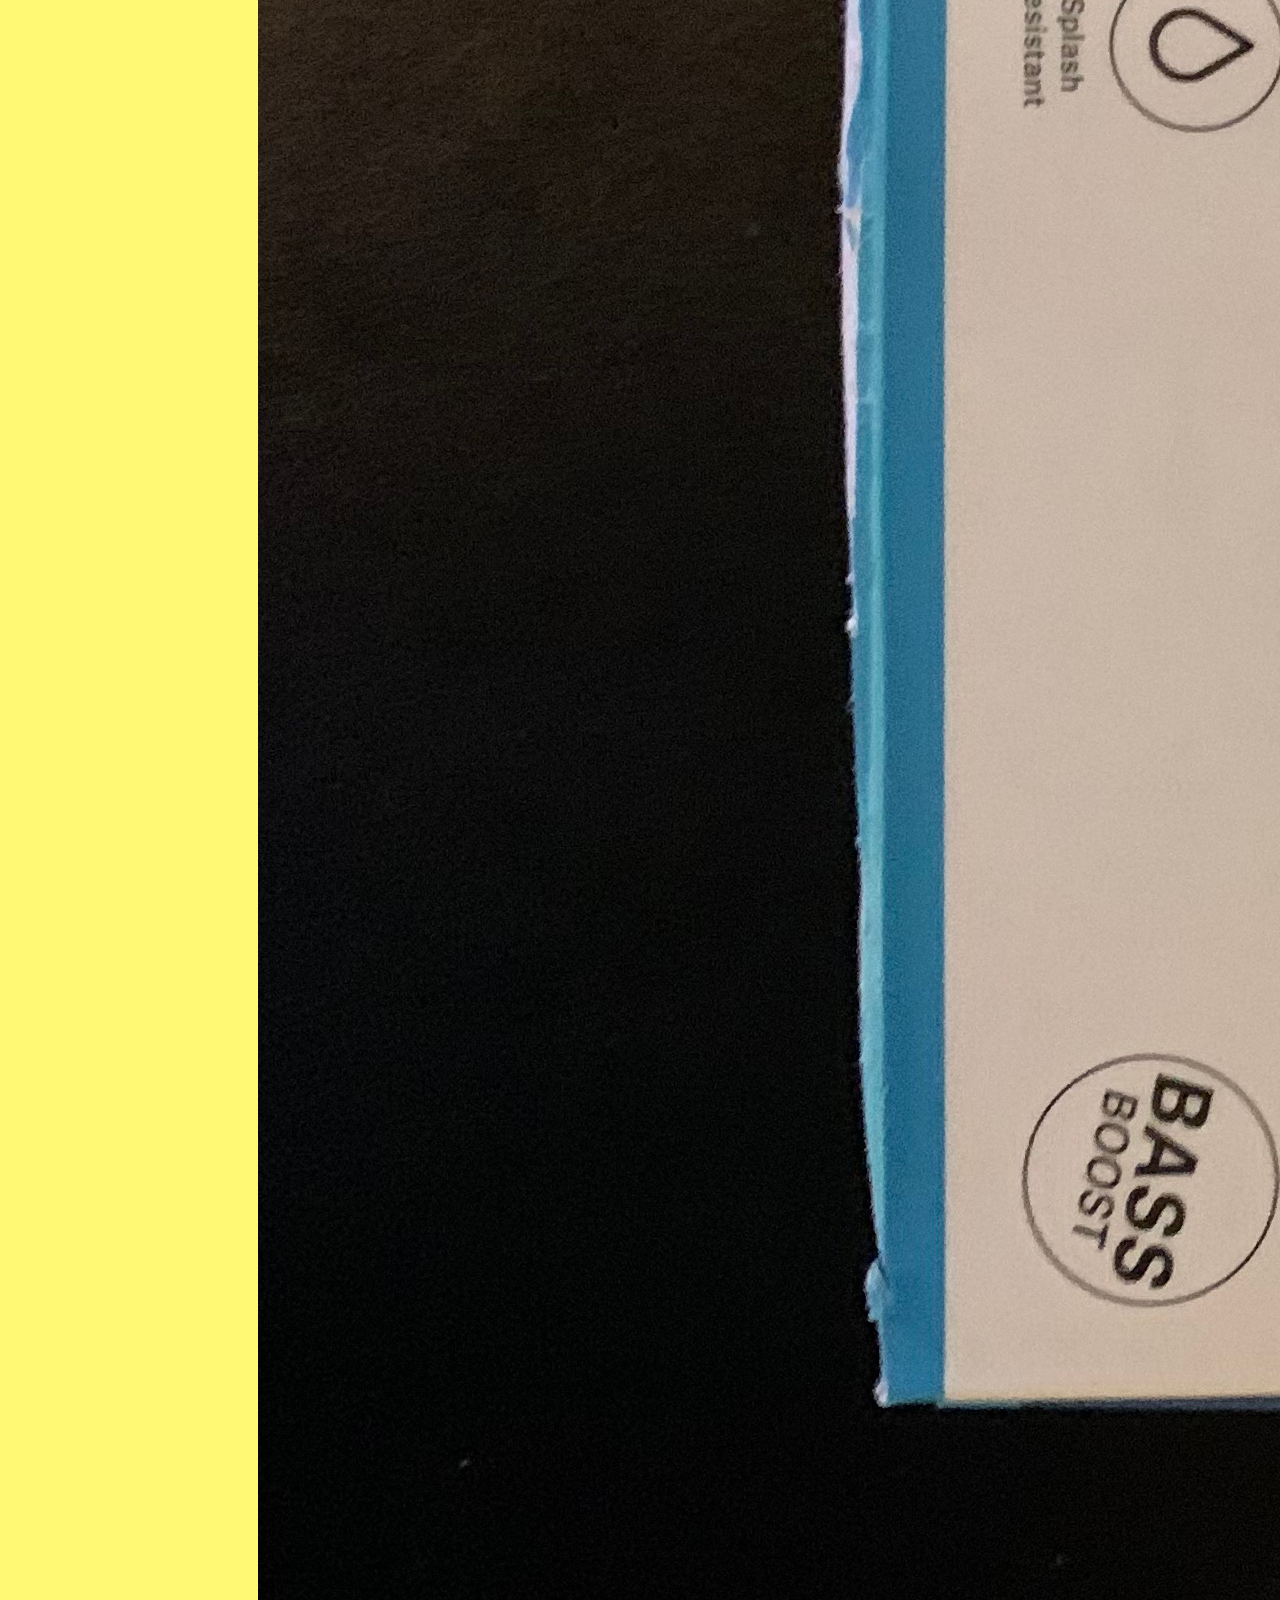
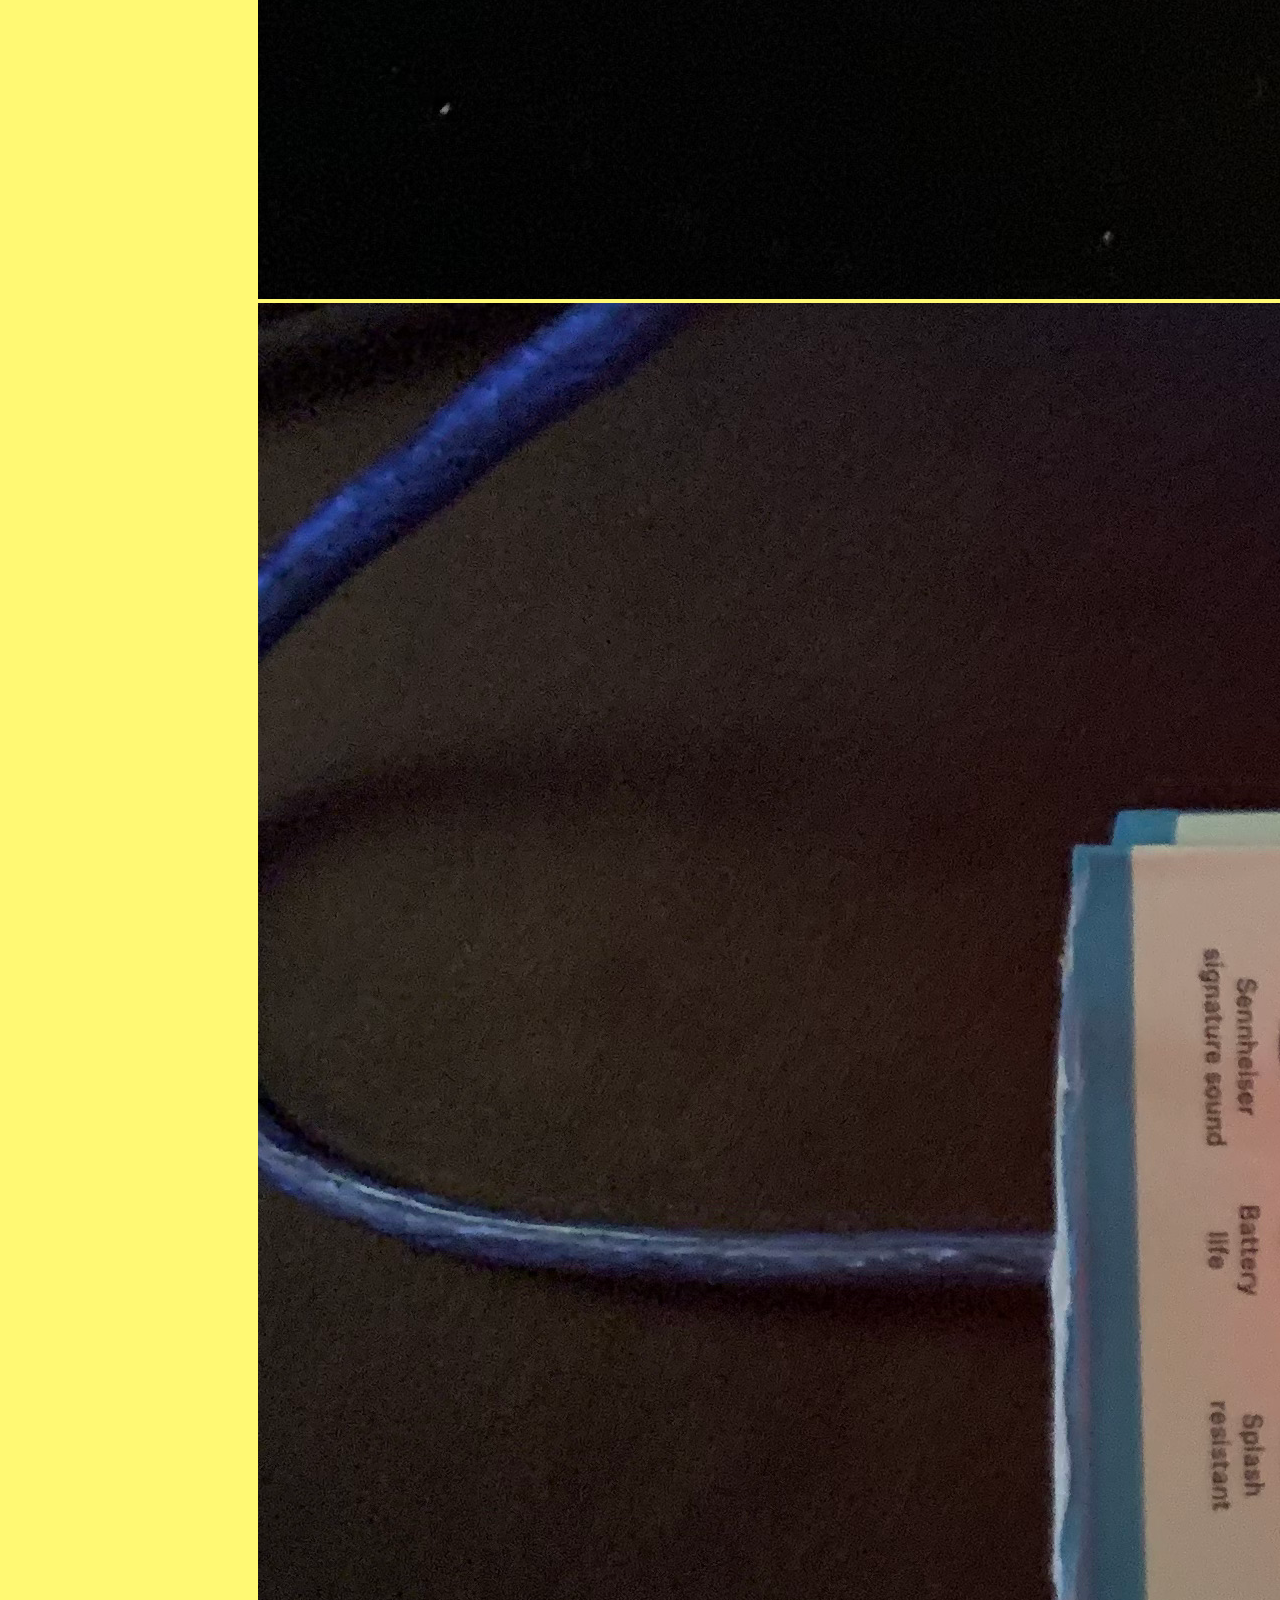
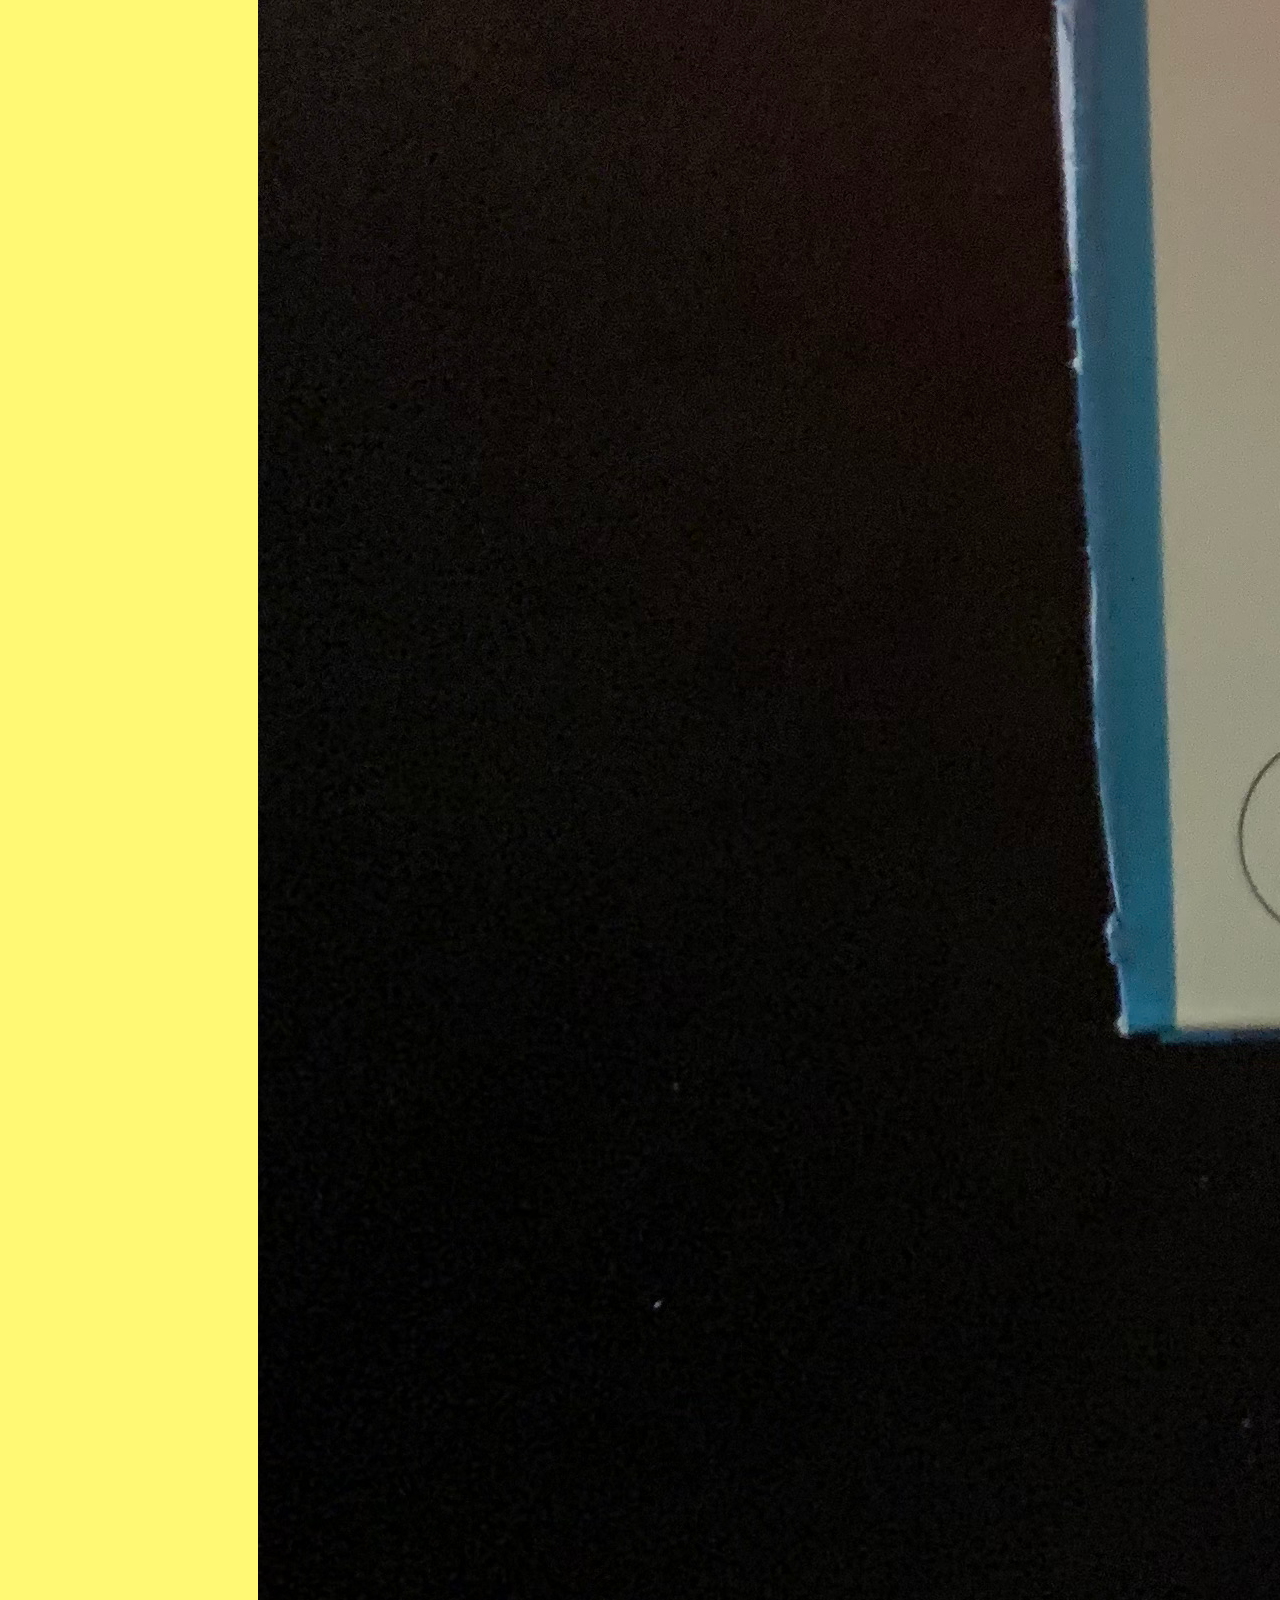
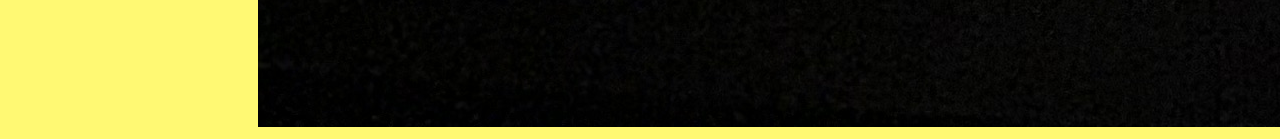
==== commit ae50bfb7: "added second photos" ====
--- a/blog.html
+++ b/blog.html
@@ -62,6 +62,14 @@
         wires and allow the LEDs to poke out. I just used the ELEGOO provided wires and taped them to the LEDs to make them poke out.</p>
     </section>
 
+    <section>
+      <div id="photoGridSecond">
+        <img id="photoInd" src="img/enclosureOne.jpeg" alt="parallel on">
+        <img id="photoInd" src="img/enclosureTwo.jpeg" alt="parallel off">
+      </div>
+    </section>
+
+
   </div>
 
 
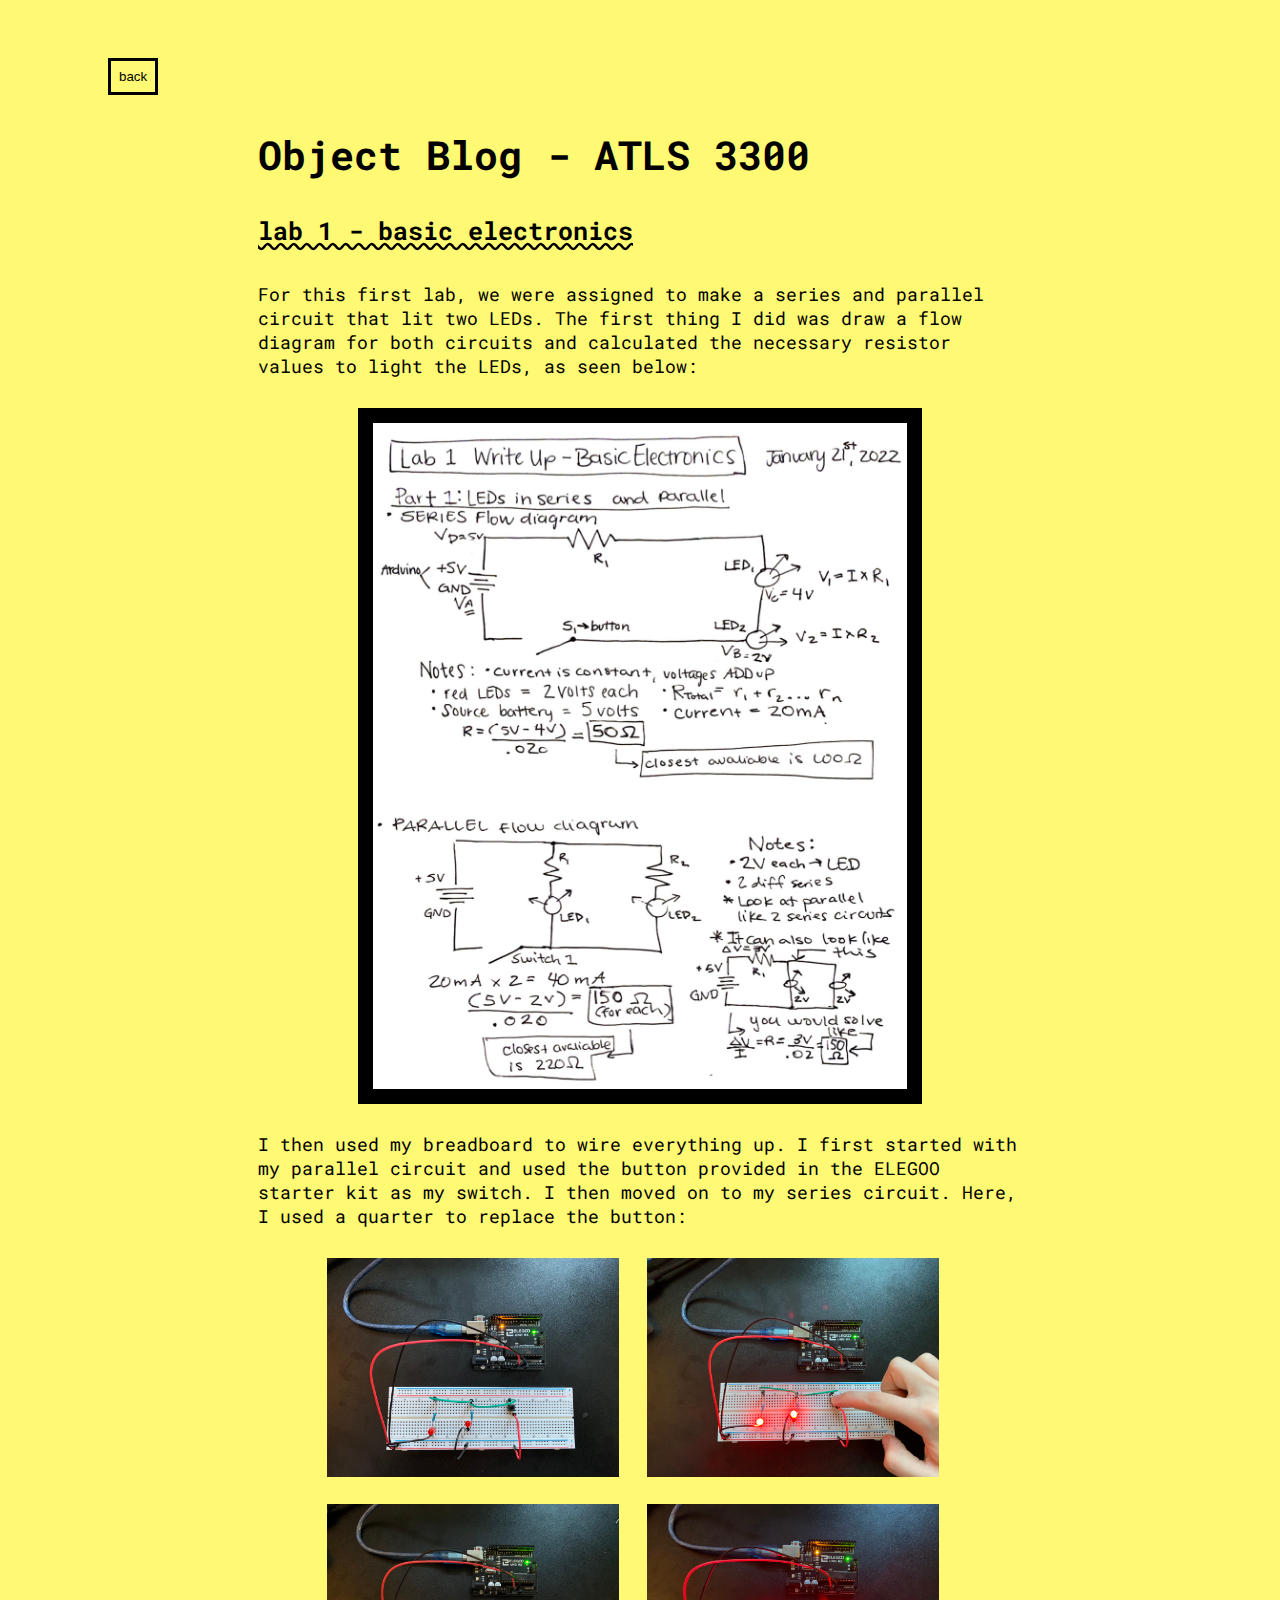
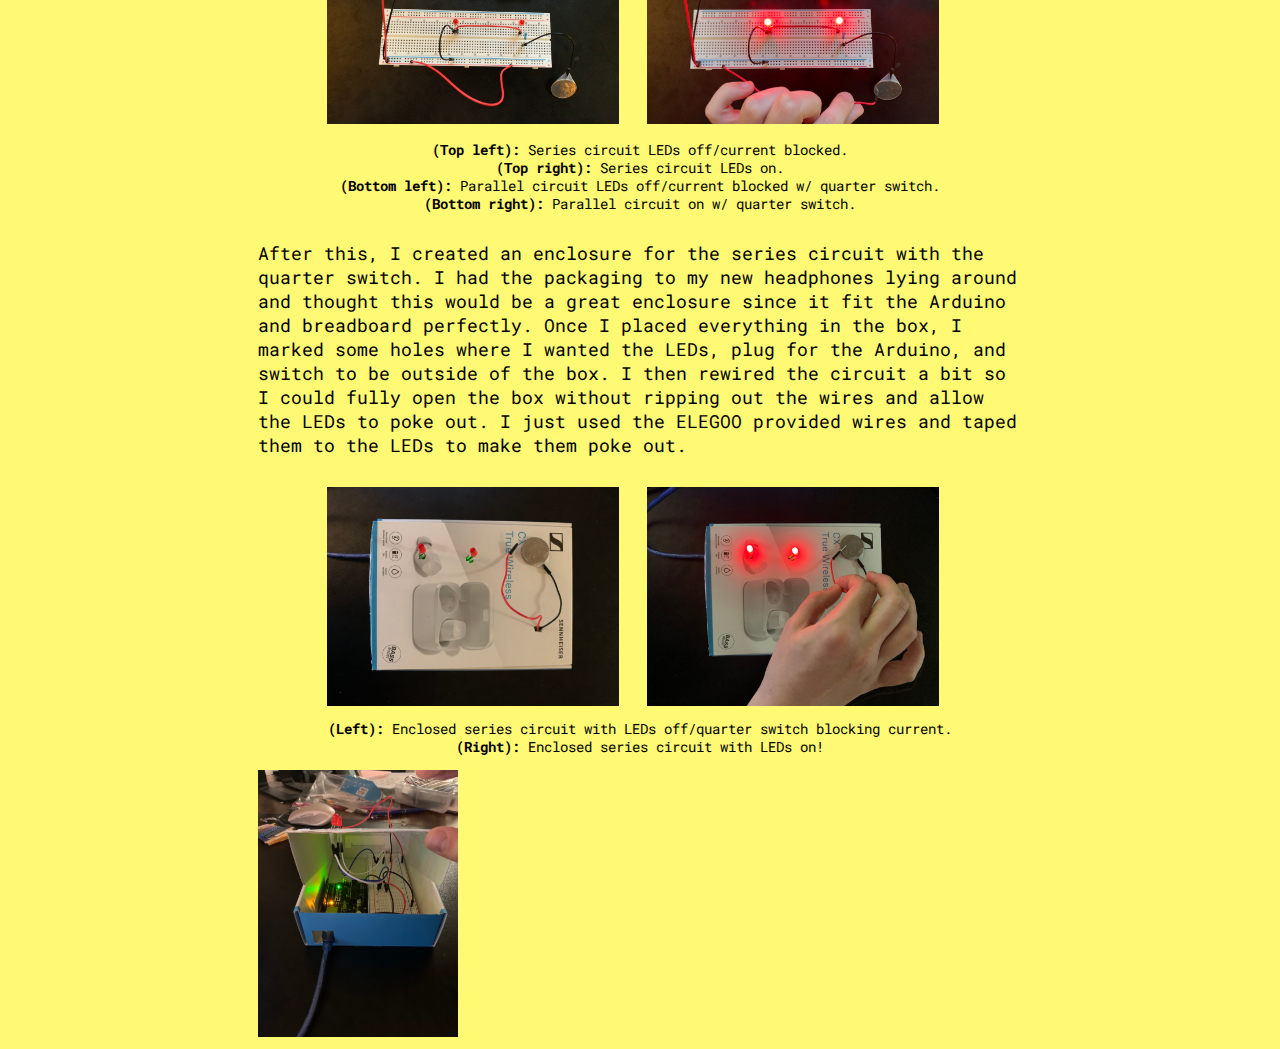
==== commit 7307828f: "adding last enclosure photo" ====
--- a/blog.html
+++ b/blog.html
@@ -64,9 +64,18 @@
 
     <section>
       <div id="photoGridSecond">
-        <img id="photoInd" src="img/enclosureOne.jpeg" alt="parallel on">
-        <img id="photoInd" src="img/enclosureTwo.jpeg" alt="parallel off">
+        <img id="photoInd" src="img/enclosureOne.jpeg" alt="enclosure off">
+        <img id="photoInd" src="img/enclosureTwo.jpeg" alt="enclosure on">
       </div>
+    </section>
+
+    <section class=photoCaptionBorder>
+      <p id="photoCaptionTop"><b>(Left):</b> Enclosed series circuit with LEDs off/quarter switch blocking current.</p>
+      <p id="photoCaption"><b>(Right):</b> Enclosed series circuit with LEDs on!</p>
+    </section>
+
+    <section>
+      <img id="enclosureThree" src="img/enclosureThree.jpeg" alt="enclosure inside">
     </section>
 
 
--- a/css/main.css
+++ b/css/main.css
@@ -131,8 +131,8 @@
   font-family: Roboto Mono;
   text-align: center;
   font-size: 14px;
+}
 
-}
 
 #photoCaption {
   font-family: Roboto Mono;
@@ -158,7 +158,27 @@
 }
 
 #photoGridFirst>img {
-  float: left;
+  float: center;
   width: 45%;
   margin: 1.8%;
 }
+
+#photoGridSecond {
+  width: 650px;
+  height: 230px;
+  margin: auto auto;
+}
+
+#photoGridSecond>img {
+  float: center;
+  width: 45%;
+  margin: 1.8%;
+}
+
+#enclosureThree {
+  width:200px;
+  margin: auto;
+  float: center;
+  
+
+}
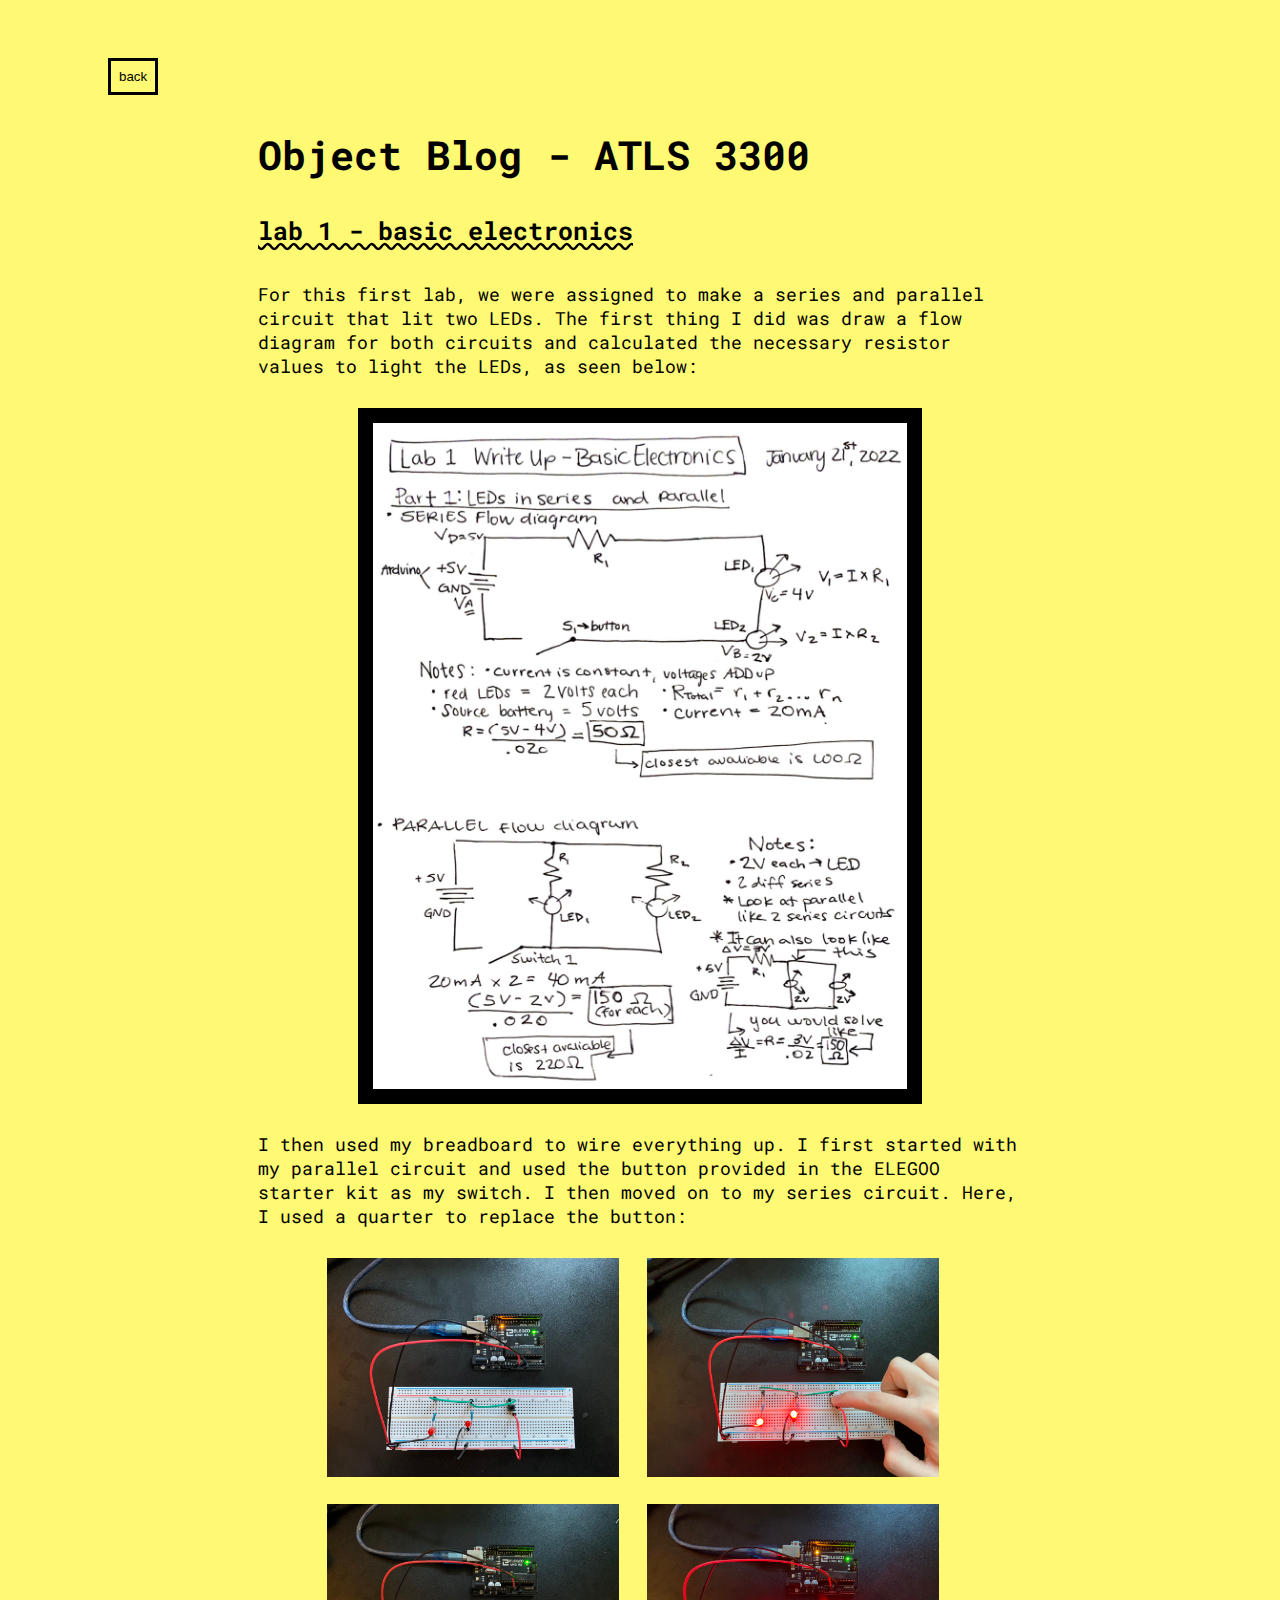
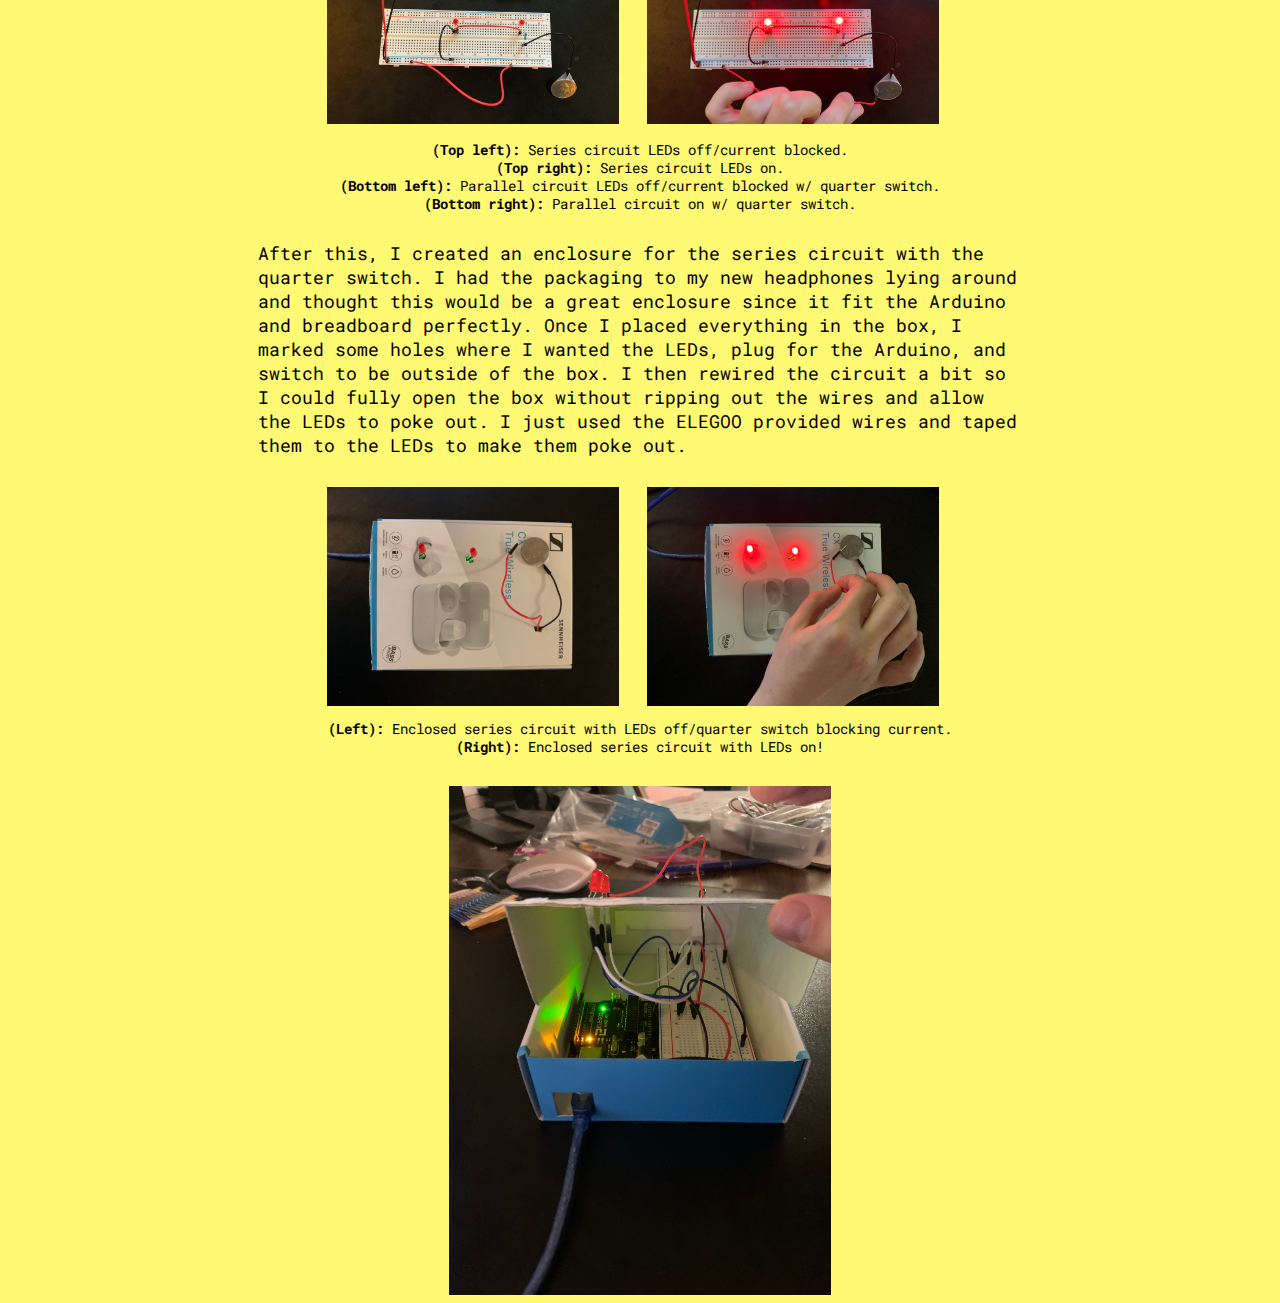
==== commit 2abd3c0f: "centering last photo" ====
--- a/blog.html
+++ b/blog.html
@@ -76,6 +76,7 @@
 
     <section>
       <img id="enclosureThree" src="img/enclosureThree.jpeg" alt="enclosure inside">
+      <!-- <p id="photoCaptionTop">Inside view of enclosure</p> -->
     </section>
 
 
--- a/css/main.css
+++ b/css/main.css
@@ -176,9 +176,9 @@
 }
 
 #enclosureThree {
-  width:200px;
-  margin: auto;
-  float: center;
-  
-
+  margin-top: 30px;
+  display: block;
+  margin-left: auto;
+  margin-right: auto;
+  width: 50%;
 }
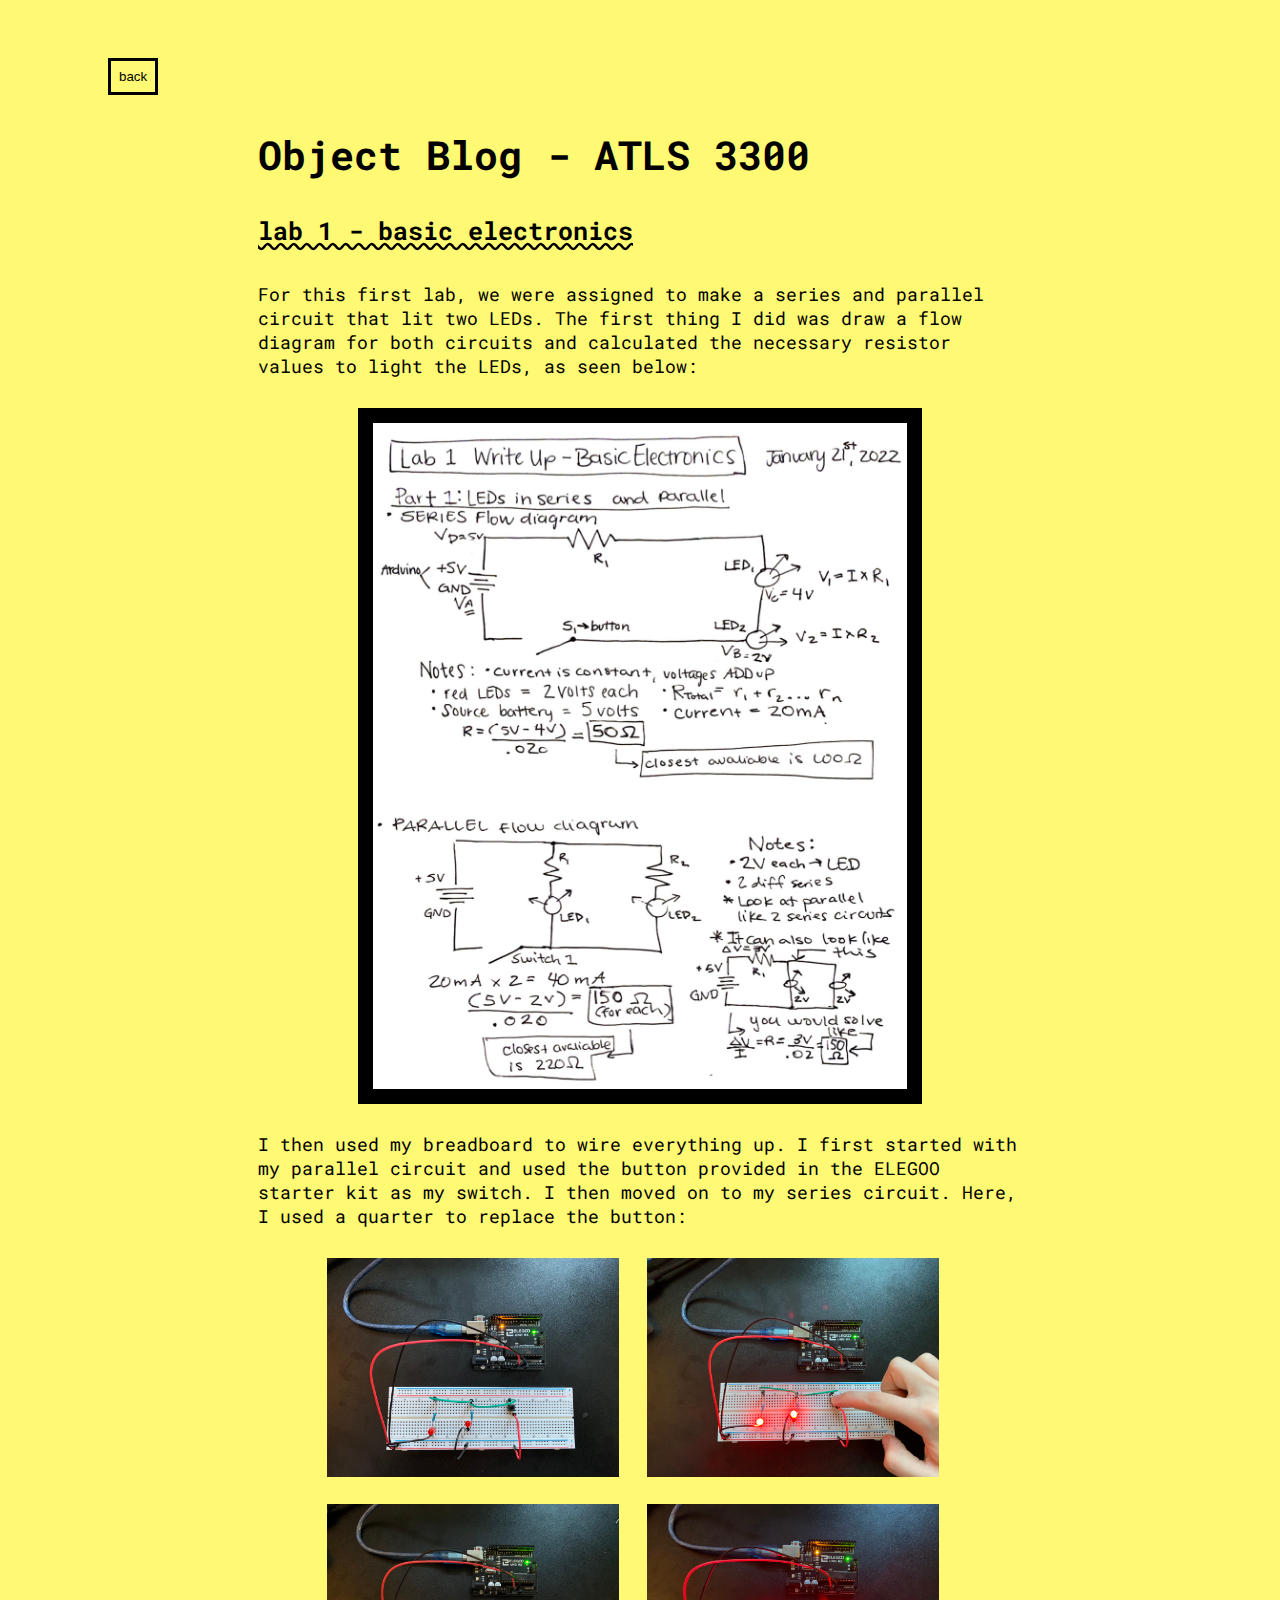
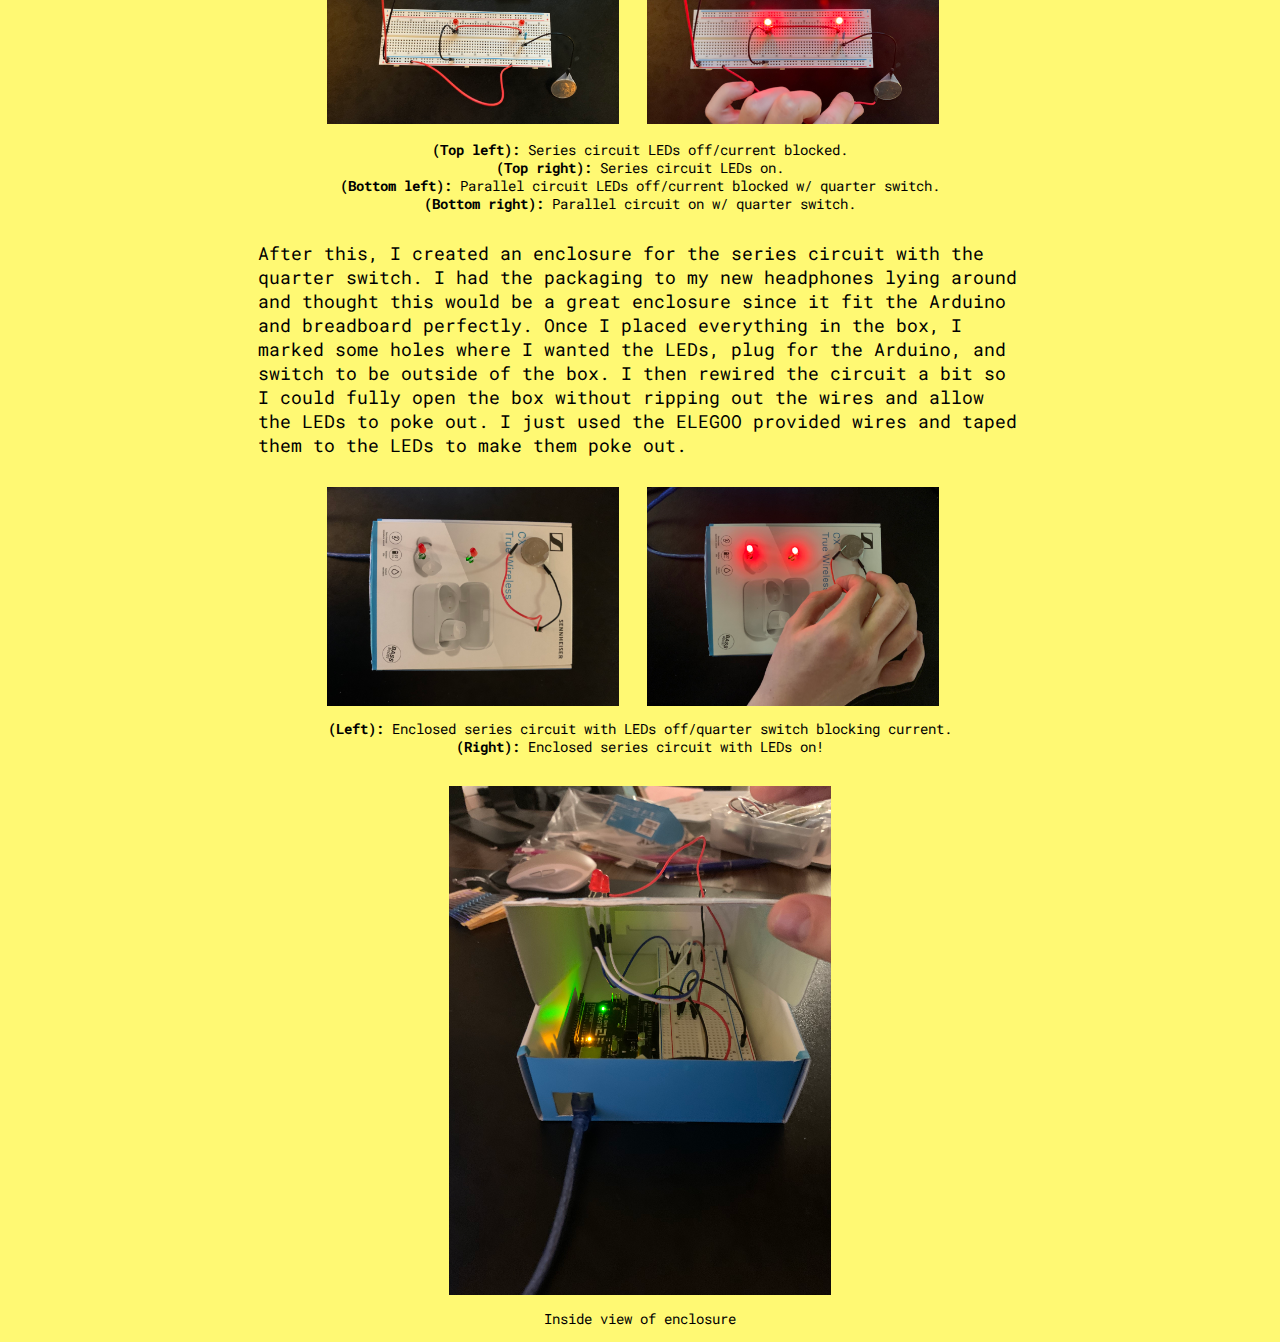
==== commit a54c97a8: "actually adding caption" ====
--- a/blog.html
+++ b/blog.html
@@ -76,7 +76,7 @@
 
     <section>
       <img id="enclosureThree" src="img/enclosureThree.jpeg" alt="enclosure inside">
-      <!-- <p id="photoCaptionTop">Inside view of enclosure</p> -->
+      <p id="photoCaptionTop">Inside view of enclosure</p>
     </section>
 
 
